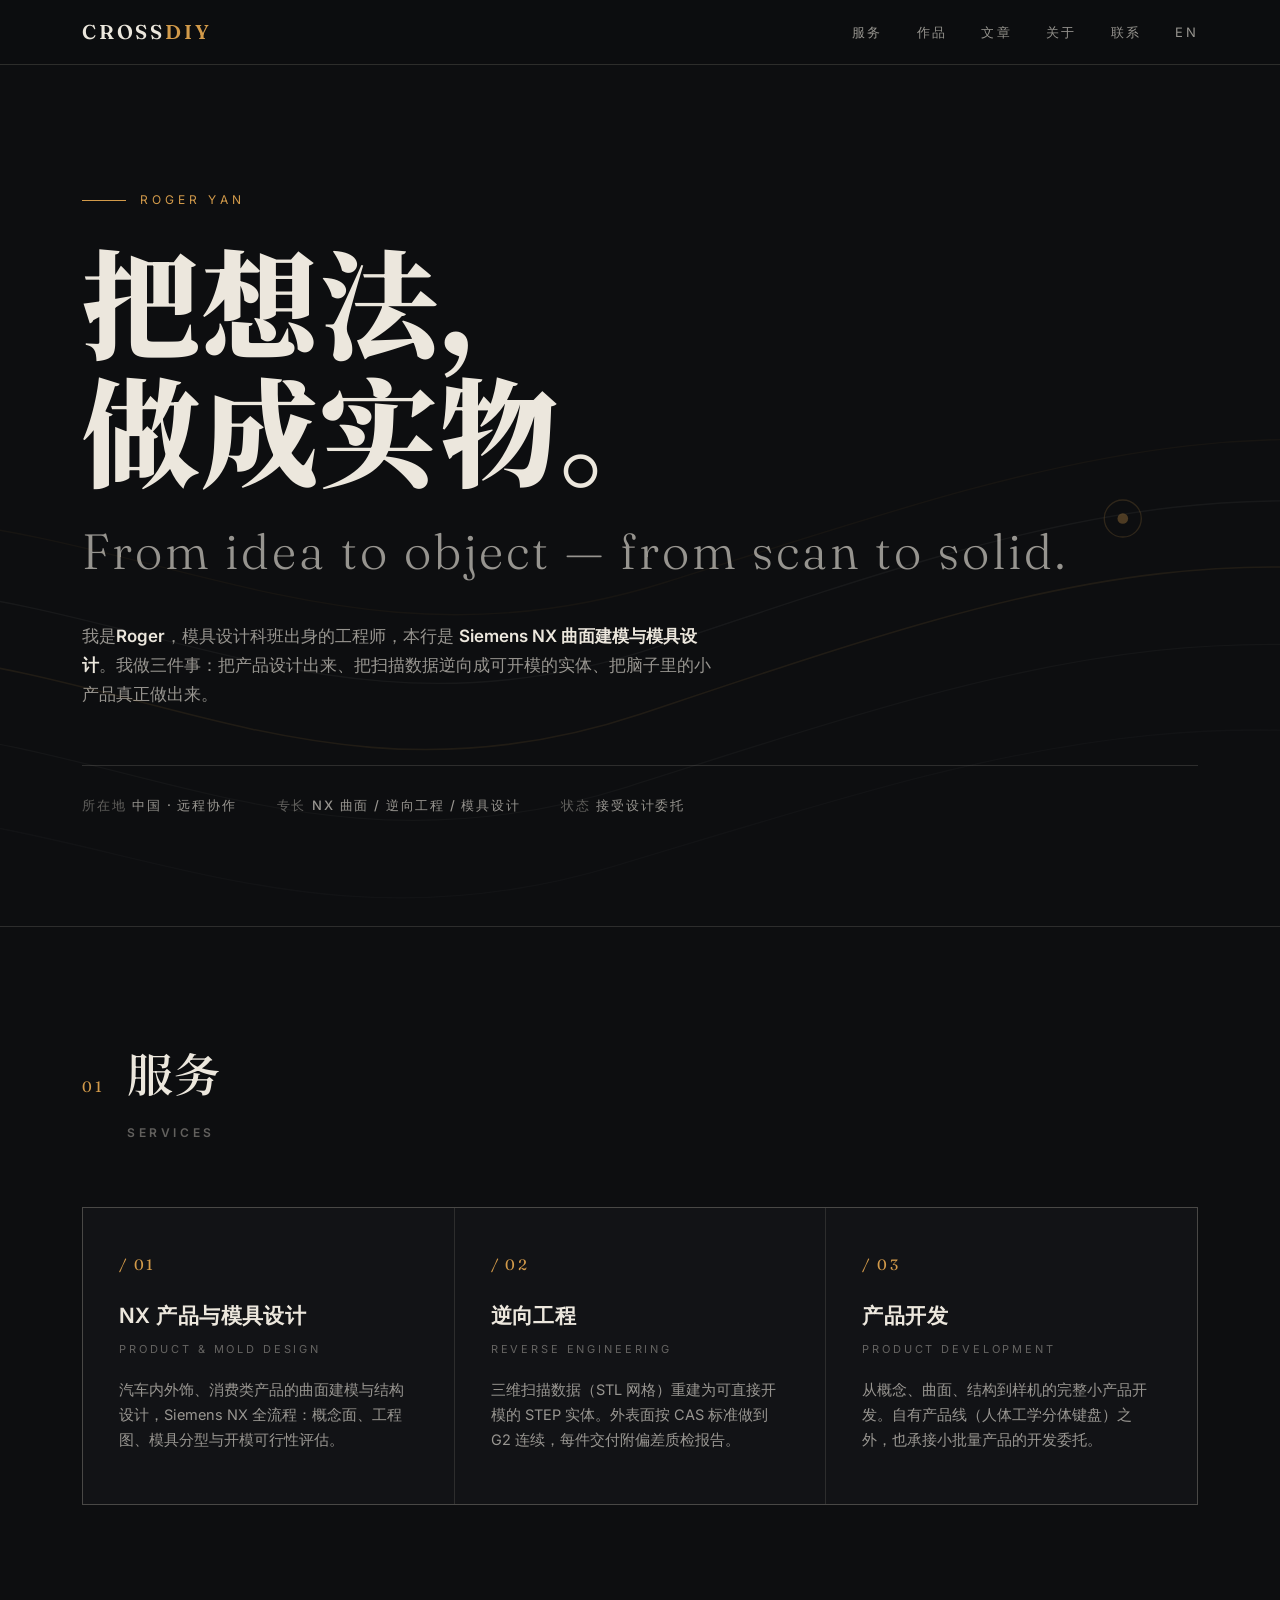
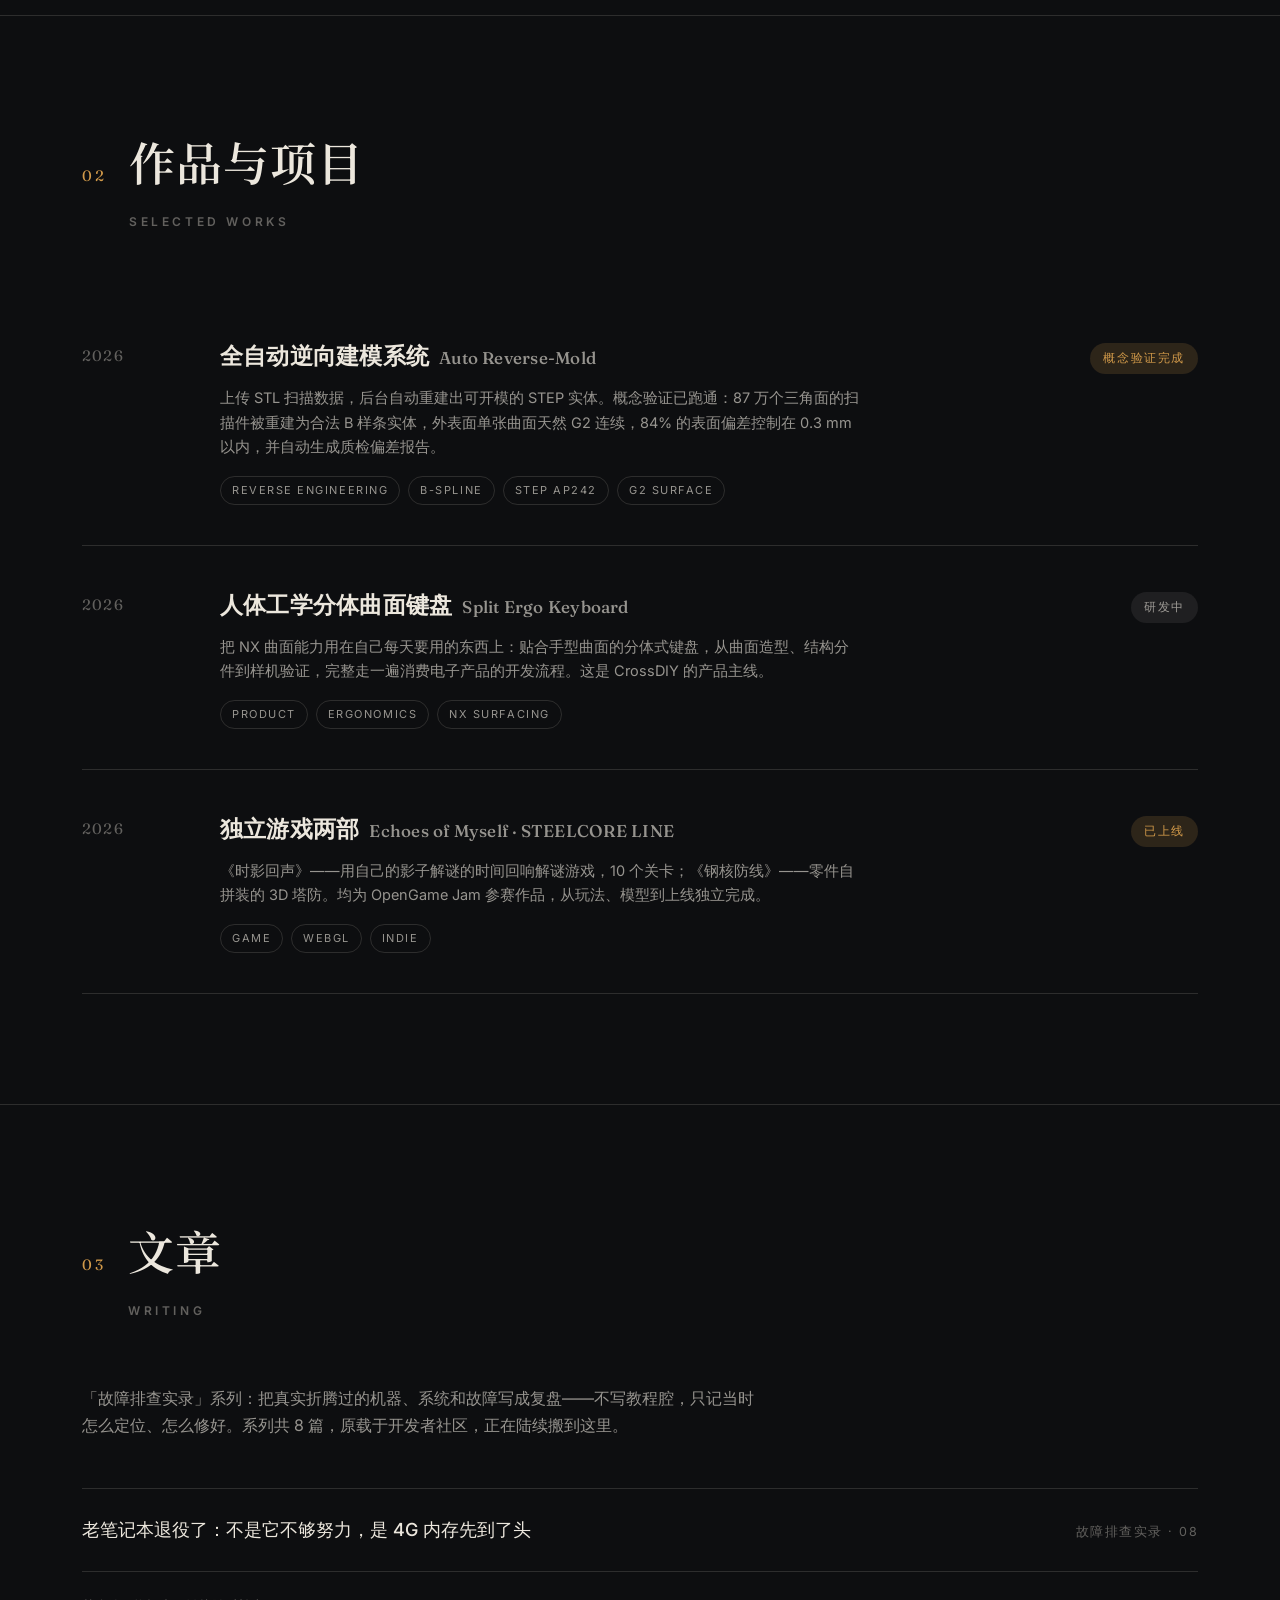
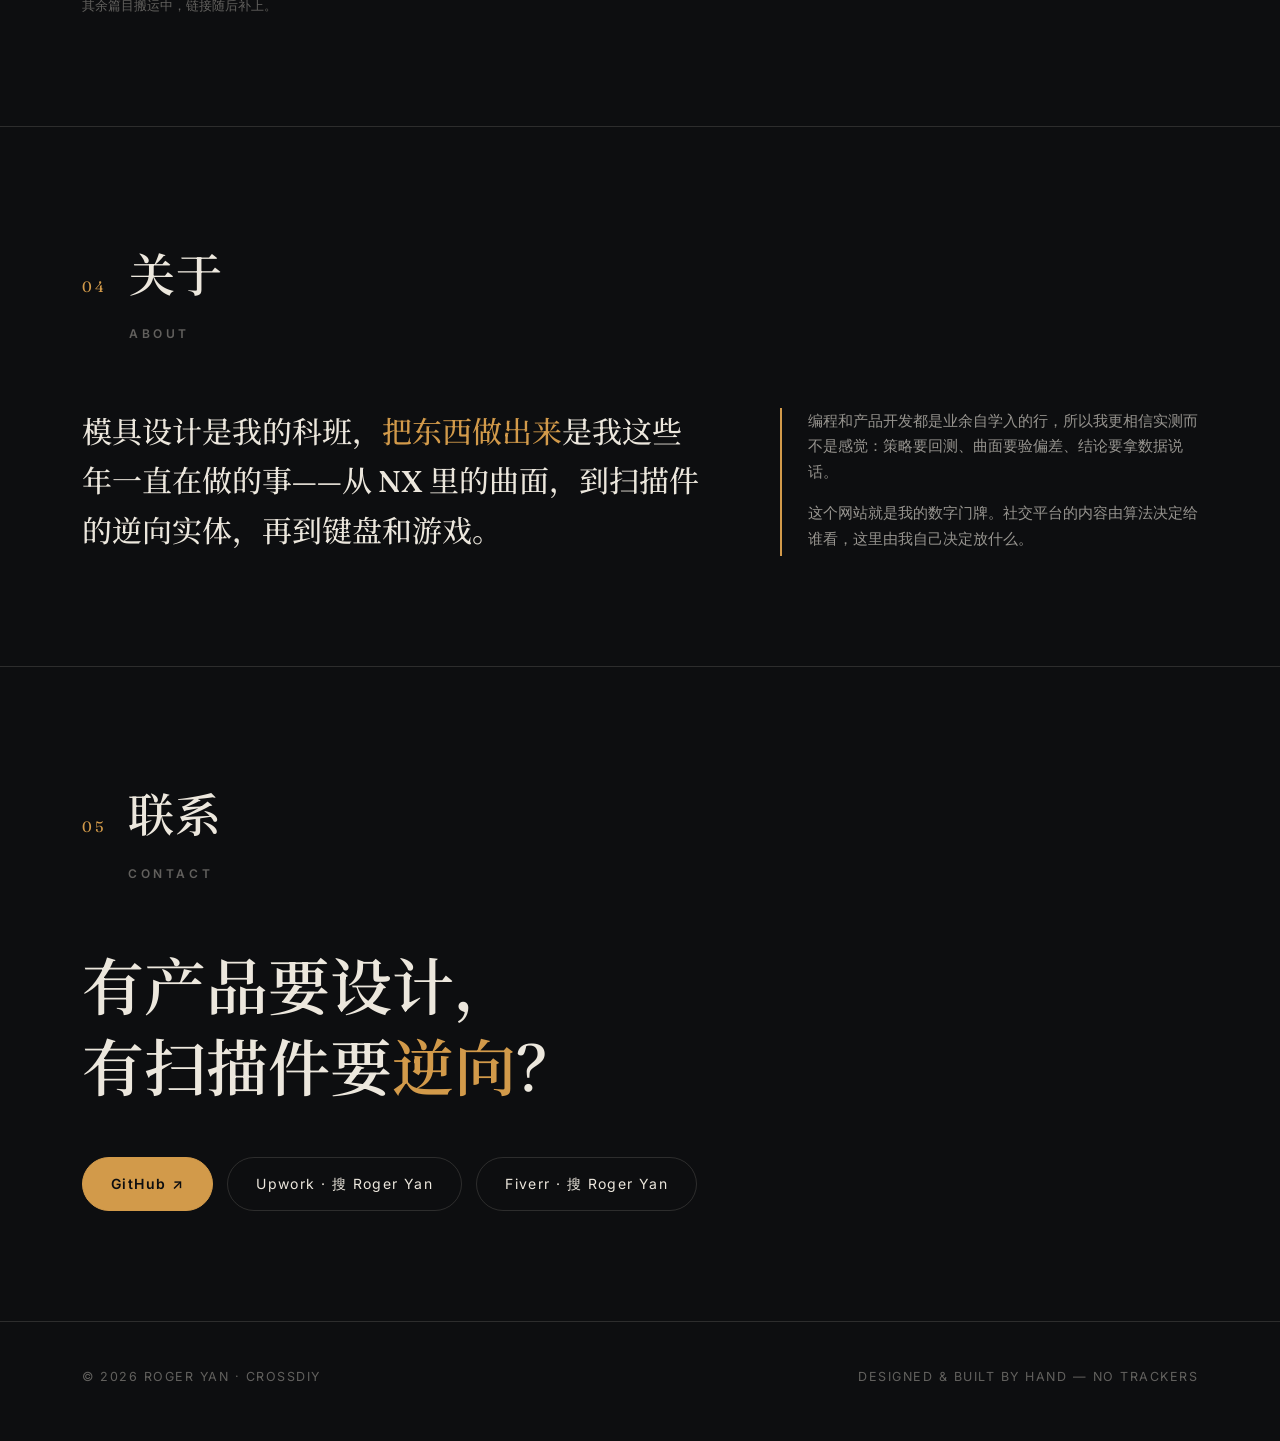
==== zh.html @ 60dee63d "Chinese version" ====
<!DOCTYPE html>
<html lang="zh-CN">
<head>
<meta charset="UTF-8">
<meta name="viewport" content="width=device-width, initial-scale=1.0">
<title>Roger Yan — 模具设计 · NX 曲面 · 逆向工程 | CrossDIY</title>
<meta name="description" content="Roger Yan：模具设计与 Siemens NX 曲面工程师。NX 产品与模具设计、扫描数据逆向工程、产品开发。">
<link rel="alternate" hreflang="en" href="https://me.crossdiy.com/">
<link rel="alternate" hreflang="zh-CN" href="https://me.crossdiy.com/zh">
<link rel="preconnect" href="https://fonts.googleapis.com">
<link rel="preconnect" href="https://fonts.gstatic.com" crossorigin>
<link href="https://fonts.googleapis.com/css2?family=Fraunces:opsz,wght@9..144,300;9..144,500;9..144,600&family=Inter:wght@400;500;600&family=Noto+Serif+SC:wght@600;900&display=swap" rel="stylesheet">
<style>
  :root{
    --ink:#0d0e10;
    --ink-2:#121316;
    --paper:#ece7dd;
    --paper-dim:rgba(236,231,221,.62);
    --paper-faint:rgba(236,231,221,.38);
    --line:rgba(236,231,221,.14);
    --accent:#d29a4a;
    --accent-soft:rgba(210,154,74,.16);
    --serif:"Fraunces","Noto Serif SC",serif;
    --sans:"Inter",-apple-system,"PingFang SC","Hiragino Sans GB","Microsoft YaHei",sans-serif;
  }
  *{margin:0;padding:0;box-sizing:border-box}
  html{scroll-behavior:smooth}
  body{background:var(--ink);color:var(--paper);font-family:var(--sans);line-height:1.7;-webkit-font-smoothing:antialiased;overflow-x:hidden}
  ::selection{background:var(--accent);color:var(--ink)}
  a{color:inherit;text-decoration:none}
  .wrap{max-width:1180px;margin:0 auto;padding:0 32px}

  /* ---------- nav ---------- */
  nav{position:fixed;top:0;left:0;right:0;z-index:50;backdrop-filter:blur(14px);background:rgba(13,14,16,.72);border-bottom:1px solid var(--line)}
  nav .wrap{display:flex;align-items:center;justify-content:space-between;height:64px}
  .brand{font-family:var(--serif);font-size:20px;font-weight:600;letter-spacing:.14em}
  .brand em{font-style:normal;color:var(--accent)}
  .nav-links{display:flex;gap:34px;font-size:13px;letter-spacing:.18em;color:var(--paper-dim)}
  .nav-links a{position:relative;padding:4px 0;transition:color .25s}
  .nav-links a:hover{color:var(--paper)}
  .nav-links a::after{content:"";position:absolute;left:0;bottom:0;width:0;height:1px;background:var(--accent);transition:width .3s}
  .nav-links a:hover::after{width:100%}
  @media(max-width:640px){.nav-links{gap:18px;font-size:12px}}

  /* ---------- hero ---------- */
  header{position:relative;padding:190px 0 110px;overflow:hidden}
  .contours{position:absolute;inset:0;pointer-events:none;opacity:.5}
  .contours svg{width:100%;height:100%}
  .hero-kicker{display:flex;align-items:center;gap:14px;font-size:12px;letter-spacing:.34em;color:var(--accent);text-transform:uppercase;margin-bottom:34px}
  .hero-kicker::before{content:"";width:44px;height:1px;background:var(--accent)}
  h1{font-family:var(--serif);font-weight:900;font-size:clamp(52px,9.2vw,118px);line-height:1.08;letter-spacing:.01em}
  h1 .thin{display:block;font-weight:300;font-size:.42em;letter-spacing:.06em;color:var(--paper-dim);margin-top:26px;font-family:var(--serif)}
  .hero-sub{max-width:640px;margin-top:44px;font-size:17px;color:var(--paper-dim)}
  .hero-sub strong{color:var(--paper);font-weight:600}
  .hero-meta{display:flex;flex-wrap:wrap;gap:12px 40px;margin-top:56px;padding-top:28px;border-top:1px solid var(--line);font-size:13px;letter-spacing:.14em;color:var(--paper-faint)}
  .hero-meta span b{color:var(--paper-dim);font-weight:500}

  /* ---------- sections ---------- */
  section{padding:110px 0;border-top:1px solid var(--line);position:relative}
  .sec-head{display:flex;align-items:baseline;gap:22px;margin-bottom:64px}
  .sec-no{font-family:var(--serif);font-size:15px;color:var(--accent);letter-spacing:.2em}
  .sec-title{font-family:var(--serif);font-size:clamp(30px,4.4vw,46px);font-weight:600;letter-spacing:.02em}
  .sec-title small{display:block;font-family:var(--sans);font-size:12px;letter-spacing:.3em;color:var(--paper-faint);margin-top:8px;text-transform:uppercase}

  /* services */
  .svc-grid{display:grid;grid-template-columns:repeat(3,1fr);gap:1px;background:var(--line);border:1px solid var(--line)}
  @media(max-width:860px){.svc-grid{grid-template-columns:1fr}}
  .svc{background:var(--ink-2);padding:44px 36px 52px;transition:background .3s}
  .svc:hover{background:#17181c}
  .svc .num{font-family:var(--serif);font-size:15px;color:var(--accent);letter-spacing:.16em}
  .svc h3{font-size:21px;font-weight:600;margin:20px 0 6px;letter-spacing:.02em}
  .svc .en{font-size:11px;letter-spacing:.26em;color:var(--paper-faint);text-transform:uppercase;margin-bottom:20px}
  .svc p{font-size:14.5px;color:var(--paper-dim)}

  /* works */
  .work{display:grid;grid-template-columns:110px 1fr auto;gap:28px;padding:40px 0;border-bottom:1px solid var(--line);align-items:start}
  .work:first-of-type{border-top:1px solid var(--line)}
  @media(max-width:760px){.work{grid-template-columns:1fr;gap:10px}}
  .work .yr{font-family:var(--serif);color:var(--paper-faint);font-size:15px;padding-top:6px;letter-spacing:.08em}
  .work h3{font-size:23px;font-weight:600;letter-spacing:.01em}
  .work h3 .en-name{font-family:var(--serif);font-weight:500;color:var(--paper-dim);font-size:17px;margin-left:10px}
  .work p{margin-top:10px;font-size:14.5px;color:var(--paper-dim);max-width:640px}
  .tags{display:flex;flex-wrap:wrap;gap:8px;margin-top:16px}
  .tag{font-size:11px;letter-spacing:.14em;padding:4px 11px;border:1px solid var(--line);border-radius:99px;color:var(--paper-dim)}
  .chip{font-size:11.5px;letter-spacing:.14em;padding:6px 13px;border-radius:99px;background:var(--accent-soft);color:var(--accent);white-space:nowrap;margin-top:6px}
  .chip.dev{background:rgba(236,231,221,.08);color:var(--paper-dim)}

  /* writing */
  .writing-lede{max-width:680px;font-size:16px;color:var(--paper-dim);margin-bottom:48px}
  .post-row{display:flex;justify-content:space-between;align-items:baseline;gap:24px;padding:26px 0;border-bottom:1px solid var(--line)}
  .post-row:first-of-type{border-top:1px solid var(--line)}
  .post-row .t{font-size:18px;font-weight:500}
  .post-row .d{font-size:12.5px;color:var(--paper-faint);letter-spacing:.12em;white-space:nowrap}
  .post-note{margin-top:22px;font-size:13px;color:var(--paper-faint)}

  /* about */
  .about-grid{display:grid;grid-template-columns:1.2fr .8fr;gap:70px}
  @media(max-width:860px){.about-grid{grid-template-columns:1fr;gap:36px}}
  .about-grid .big{font-family:var(--serif);font-size:clamp(23px,3vw,30px);line-height:1.65;font-weight:500}
  .about-grid .big em{font-style:normal;color:var(--accent)}
  .creed{border-left:2px solid var(--accent);padding-left:26px;color:var(--paper-dim);font-size:15px}
  .creed p+p{margin-top:16px}

  /* contact */
  .contact-big{font-family:var(--serif);font-size:clamp(34px,5.6vw,62px);font-weight:600;line-height:1.3}
  .contact-big em{font-style:normal;color:var(--accent)}
  .contact-row{display:flex;flex-wrap:wrap;gap:14px;margin-top:48px}
  .btn{display:inline-flex;align-items:center;gap:10px;padding:14px 28px;border:1px solid var(--line);border-radius:99px;font-size:14px;letter-spacing:.1em;transition:all .25s}
  .btn:hover{border-color:var(--accent);color:var(--accent);transform:translateY(-2px)}
  .btn.solid{background:var(--accent);color:var(--ink);border-color:var(--accent);font-weight:600}
  .btn.solid:hover{background:#e0aa58;color:var(--ink)}

  footer{padding:44px 0 54px;border-top:1px solid var(--line);font-size:12.5px;color:var(--paper-faint);letter-spacing:.12em}
  footer .wrap{display:flex;justify-content:space-between;flex-wrap:wrap;gap:14px}

  .reveal{opacity:0;transform:translateY(26px);transition:opacity .8s ease,transform .8s ease}
  .reveal.in{opacity:1;transform:none}
</style>
</head>
<body>

<nav>
  <div class="wrap">
    <a class="brand" href="#top">CROSS<em>DIY</em></a>
    <div class="nav-links">
      <a href="#services">服务</a>
      <a href="#works">作品</a>
      <a href="#writing">文章</a>
      <a href="#about">关于</a>
      <a href="#contact">联系</a>
      <a href="/">EN</a>
    </div>
  </div>
</nav>

<header id="top">
  <div class="contours" aria-hidden="true">
    <svg viewBox="0 0 1440 700" preserveAspectRatio="xMidYMid slice" fill="none">
      <path d="M-40 520 C 260 420, 420 640, 720 540 S 1180 380, 1500 480" stroke="rgba(210,154,74,.20)" stroke-width="1.2"/>
      <path d="M-40 470 C 260 370, 430 590, 730 490 S 1190 330, 1500 430" stroke="rgba(236,231,221,.10)" stroke-width="1"/>
      <path d="M-40 575 C 250 480, 410 690, 710 595 S 1170 440, 1500 535" stroke="rgba(236,231,221,.07)" stroke-width="1"/>
      <path d="M-40 415 C 270 320, 440 535, 740 440 S 1200 285, 1500 380" stroke="rgba(210,154,74,.10)" stroke-width="1"/>
      <path d="M-40 640 C 240 545, 400 745, 700 655 S 1160 505, 1500 600" stroke="rgba(236,231,221,.05)" stroke-width="1"/>
      <circle cx="1085" cy="392" r="4" fill="rgba(210,154,74,.65)"/>
      <circle cx="1085" cy="392" r="14" stroke="rgba(210,154,74,.35)" stroke-width="1"/>
    </svg>
  </div>
  <div class="wrap">
    <div class="hero-kicker">Roger Yan</div>
    <h1>把想法，<br>做成实物。
      <span class="thin">From idea to object — from scan to solid.</span>
    </h1>
    <p class="hero-sub">我是<strong>Roger</strong>，模具设计科班出身的工程师，本行是 <strong>Siemens NX 曲面建模与模具设计</strong>。我做三件事：把产品设计出来、把扫描数据逆向成可开模的实体、把脑子里的小产品真正做出来。</p>
    <div class="hero-meta">
      <span>所在地 <b>中国 · 远程协作</b></span>
      <span>专长 <b>NX 曲面 / 逆向工程 / 模具设计</b></span>
      <span>状态 <b>接受设计委托</b></span>
    </div>
  </div>
</header>

<section id="services">
  <div class="wrap">
    <div class="sec-head reveal">
      <div class="sec-no">01</div>
      <h2 class="sec-title">服务<small>Services</small></h2>
    </div>
    <div class="svc-grid reveal">
      <div class="svc">
        <div class="num">/ 01</div>
        <h3>NX 产品与模具设计</h3>
        <div class="en">Product &amp; Mold Design</div>
        <p>汽车内外饰、消费类产品的曲面建模与结构设计，Siemens NX 全流程：概念面、工程图、模具分型与开模可行性评估。</p>
      </div>
      <div class="svc">
        <div class="num">/ 02</div>
        <h3>逆向工程</h3>
        <div class="en">Reverse Engineering</div>
        <p>三维扫描数据（STL 网格）重建为可直接开模的 STEP 实体。外表面按 CAS 标准做到 G2 连续，每件交付附偏差质检报告。</p>
      </div>
      <div class="svc">
        <div class="num">/ 03</div>
        <h3>产品开发</h3>
        <div class="en">Product Development</div>
        <p>从概念、曲面、结构到样机的完整小产品开发。自有产品线（人体工学分体键盘）之外，也承接小批量产品的开发委托。</p>
      </div>
    </div>
  </div>
</section>

<section id="works">
  <div class="wrap">
    <div class="sec-head reveal">
      <div class="sec-no">02</div>
      <h2 class="sec-title">作品与项目<small>Selected Works</small></h2>
    </div>

    <div class="work reveal">
      <div class="yr">2026</div>
      <div>
        <h3>全自动逆向建模系统<span class="en-name">Auto Reverse-Mold</span></h3>
        <p>上传 STL 扫描数据，后台自动重建出可开模的 STEP 实体。概念验证已跑通：87 万个三角面的扫描件被重建为合法 B 样条实体，外表面单张曲面天然 G2 连续，84% 的表面偏差控制在 0.3&nbsp;mm 以内，并自动生成质检偏差报告。</p>
        <div class="tags"><span class="tag">REVERSE ENGINEERING</span><span class="tag">B-SPLINE</span><span class="tag">STEP AP242</span><span class="tag">G2 SURFACE</span></div>
      </div>
      <div class="chip">概念验证完成</div>
    </div>

    <div class="work reveal">
      <div class="yr">2026</div>
      <div>
        <h3>人体工学分体曲面键盘<span class="en-name">Split Ergo Keyboard</span></h3>
        <p>把 NX 曲面能力用在自己每天要用的东西上：贴合手型曲面的分体式键盘，从曲面造型、结构分件到样机验证，完整走一遍消费电子产品的开发流程。这是 CrossDIY 的产品主线。</p>
        <div class="tags"><span class="tag">PRODUCT</span><span class="tag">ERGONOMICS</span><span class="tag">NX SURFACING</span></div>
      </div>
      <div class="chip dev">研发中</div>
    </div>

    <div class="work reveal">
      <div class="yr">2026</div>
      <div>
        <h3>独立游戏两部<span class="en-name">Echoes of Myself · STEELCORE LINE</span></h3>
        <p>《时影回声》——用自己的影子解谜的时间回响解谜游戏，10 个关卡；《钢核防线》——零件自拼装的 3D 塔防。均为 OpenGame Jam 参赛作品，从玩法、模型到上线独立完成。</p>
        <div class="tags"><span class="tag">GAME</span><span class="tag">WEBGL</span><span class="tag">INDIE</span></div>
      </div>
      <div class="chip">已上线</div>
    </div>
  </div>
</section>

<section id="writing">
  <div class="wrap">
    <div class="sec-head reveal">
      <div class="sec-no">03</div>
      <h2 class="sec-title">文章<small>Writing</small></h2>
    </div>
    <p class="writing-lede reveal">「故障排查实录」系列：把真实折腾过的机器、系统和故障写成复盘——不写教程腔，只记当时怎么定位、怎么修好。系列共 8 篇，原载于开发者社区，正在陆续搬到这里。</p>
    <div class="reveal">
      <div class="post-row">
        <div class="t">老笔记本退役了：不是它不够努力，是 4G 内存先到了头</div>
        <div class="d">故障排查实录 · 08</div>
      </div>
      <p class="post-note">其余篇目搬运中，链接随后补上。</p>
    </div>
  </div>
</section>

<section id="about">
  <div class="wrap">
    <div class="sec-head reveal">
      <div class="sec-no">04</div>
      <h2 class="sec-title">关于<small>About</small></h2>
    </div>
    <div class="about-grid reveal">
      <p class="big">模具设计是我的科班，<em>把东西做出来</em>是我这些年一直在做的事——从 NX 里的曲面，到扫描件的逆向实体，再到键盘和游戏。</p>
      <div class="creed">
        <p>编程和产品开发都是业余自学入的行，所以我更相信实测而不是感觉：策略要回测、曲面要验偏差、结论要拿数据说话。</p>
        <p>这个网站就是我的数字门牌。社交平台的内容由算法决定给谁看，这里由我自己决定放什么。</p>
      </div>
    </div>
  </div>
</section>

<section id="contact">
  <div class="wrap">
    <div class="sec-head reveal">
      <div class="sec-no">05</div>
      <h2 class="sec-title">联系<small>Contact</small></h2>
    </div>
    <p class="contact-big reveal">有产品要设计，<br>有扫描件要<em>逆向</em>？</p>
    <div class="contact-row reveal">
      <a class="btn solid" href="https://github.com/shidu110" target="_blank" rel="noopener">GitHub ↗</a>
      <span class="btn">Upwork · 搜 Roger Yan</span>
      <span class="btn">Fiverr · 搜 Roger Yan</span>
    </div>
  </div>
</section>

<footer>
  <div class="wrap">
    <span>© 2026 ROGER YAN · CROSSDIY</span>
    <span>DESIGNED &amp; BUILT BY HAND — NO TRACKERS</span>
  </div>
</footer>

<script>
  const io = new IntersectionObserver(es => {
    es.forEach(e => { if (e.isIntersecting) { e.target.classList.add('in'); io.unobserve(e.target); } });
  }, { threshold: .12 });
  document.querySelectorAll('.reveal').forEach(el => io.observe(el));
</script>
</body>
</html>
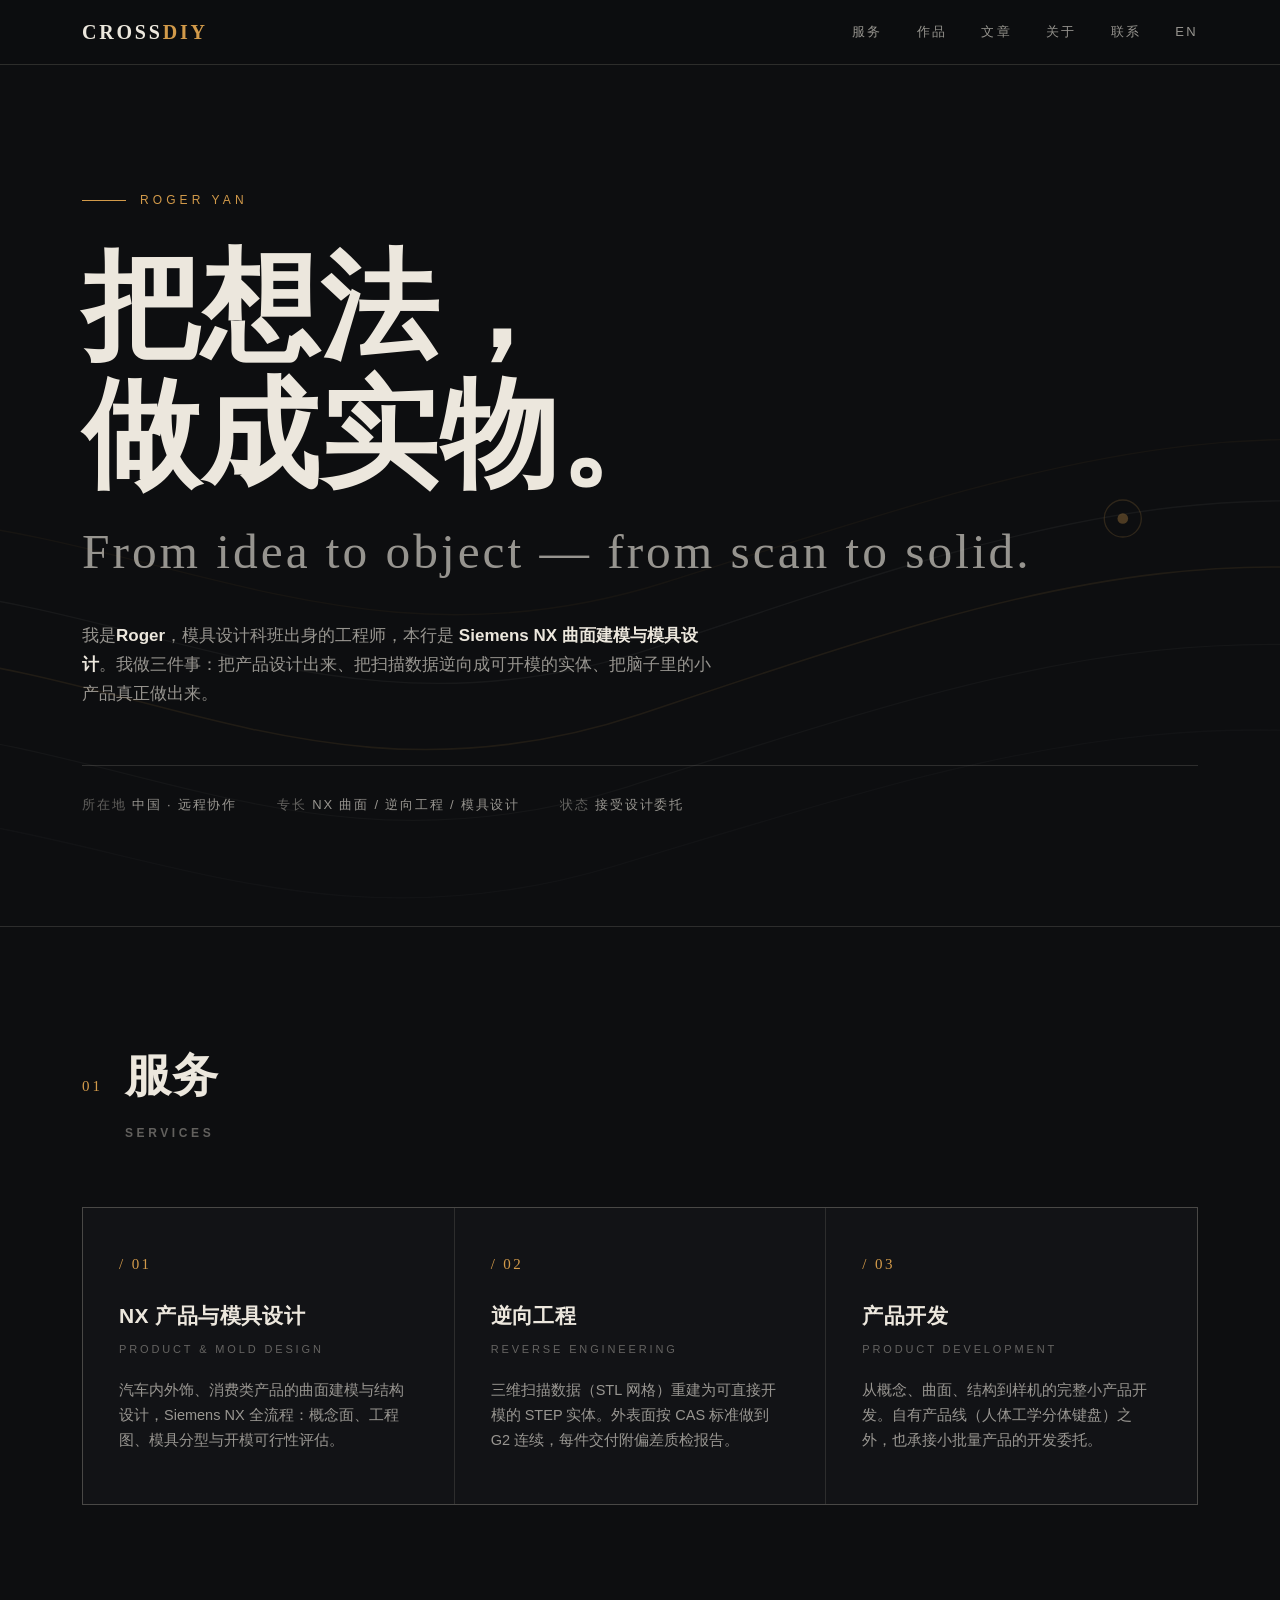
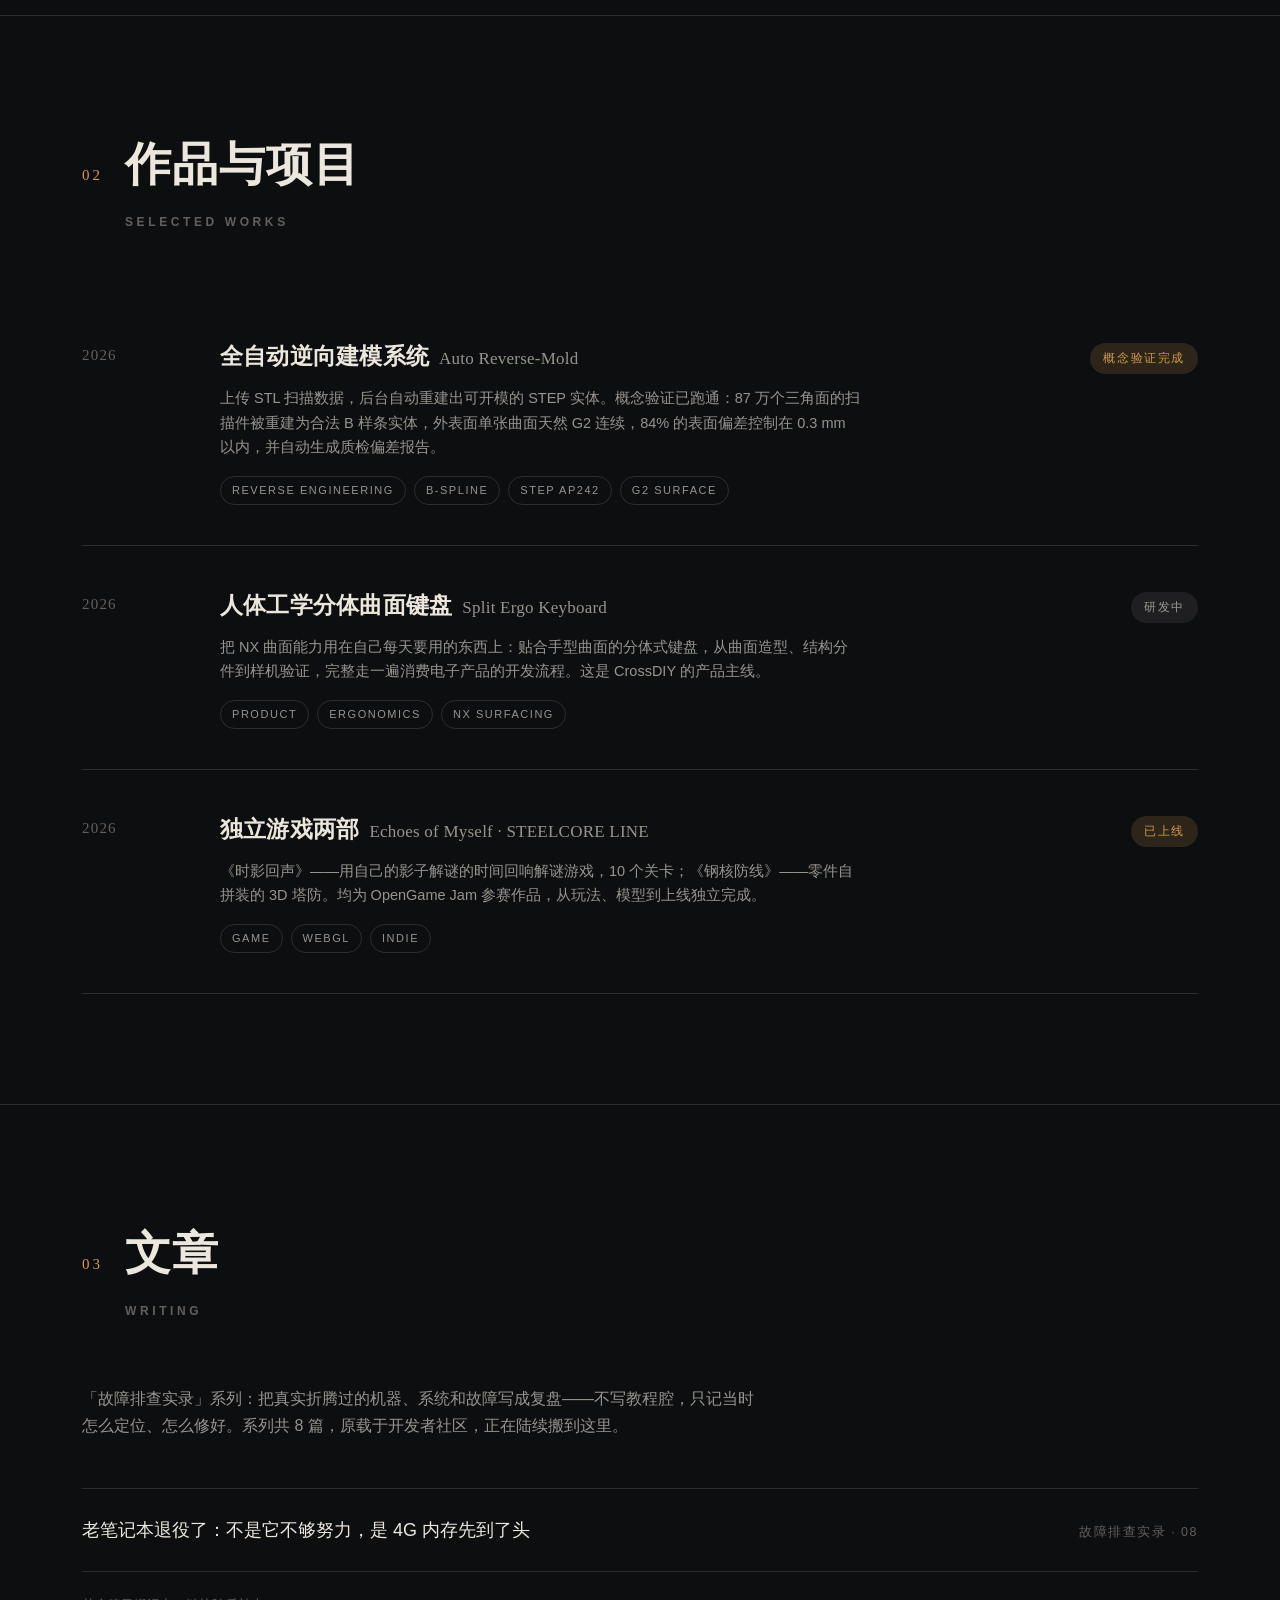
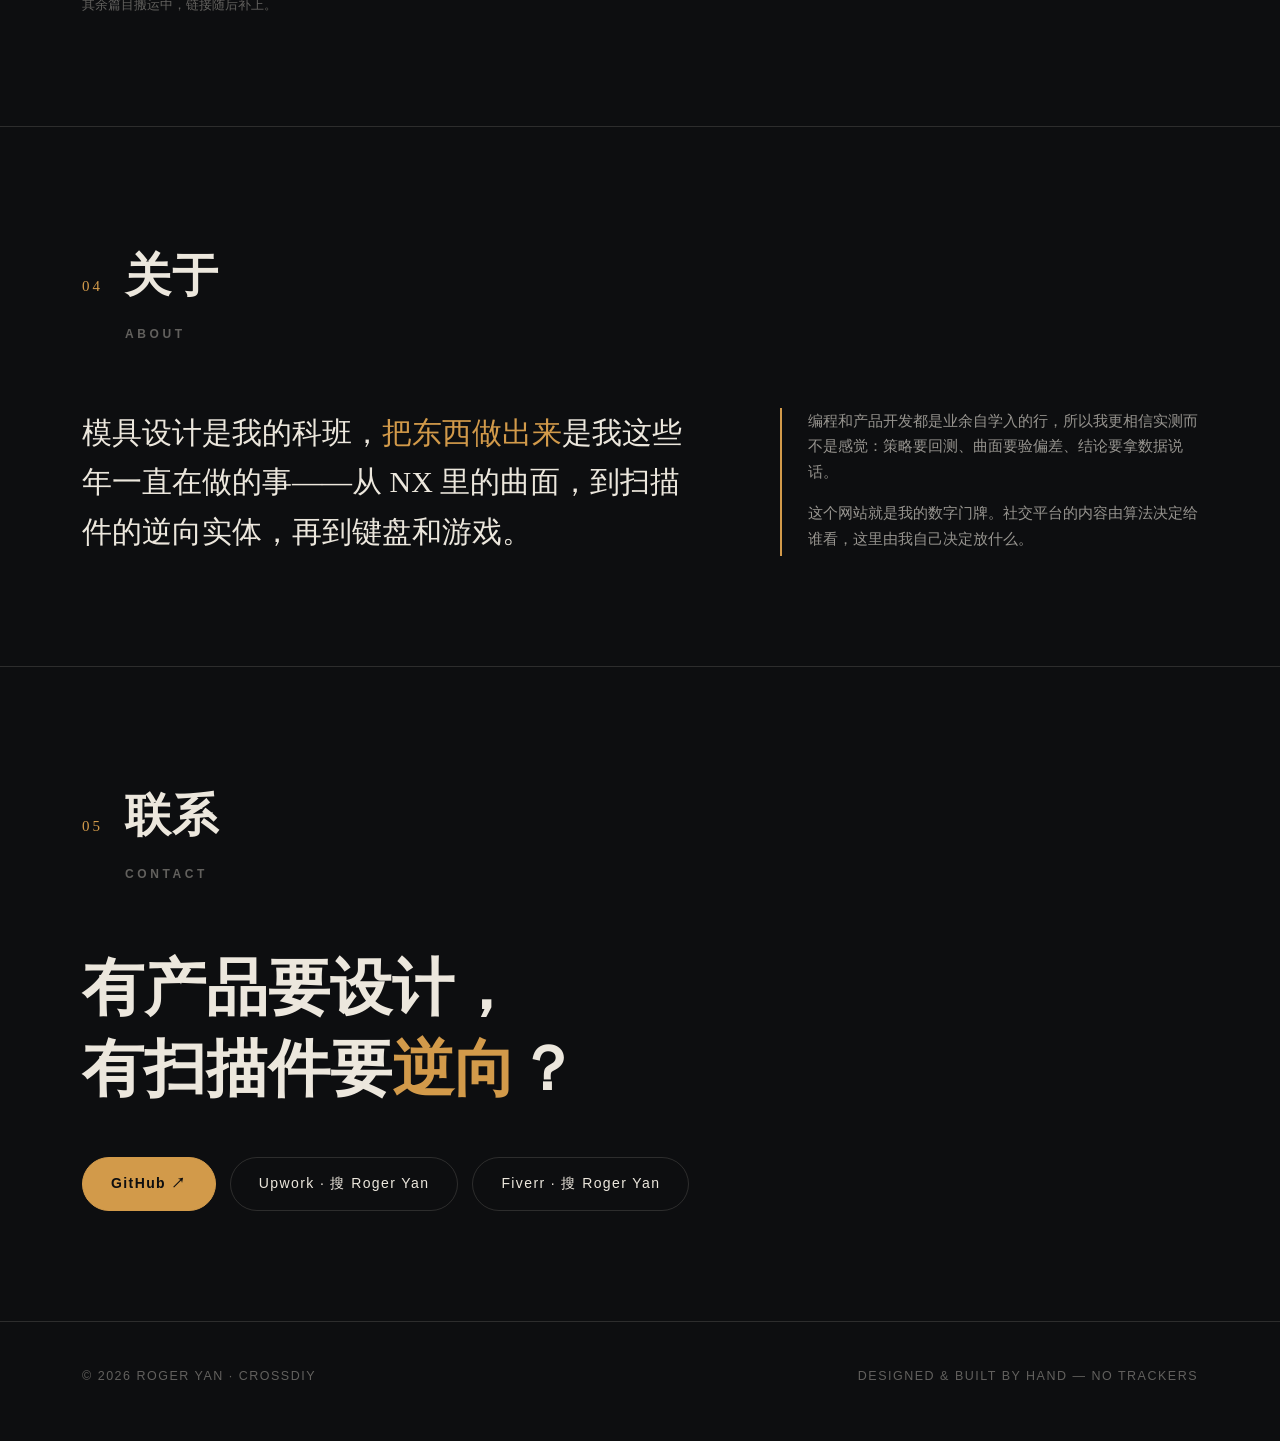
==== commit 220b59ce: "Harden: self-hosted fonts, JS-independent reveal" ====
--- a/zh.html
+++ b/zh.html
@@ -7,9 +7,7 @@
 <meta name="description" content="Roger Yan：模具设计与 Siemens NX 曲面工程师。NX 产品与模具设计、扫描数据逆向工程、产品开发。">
 <link rel="alternate" hreflang="en" href="https://me.crossdiy.com/">
 <link rel="alternate" hreflang="zh-CN" href="https://me.crossdiy.com/zh">
-<link rel="preconnect" href="https://fonts.googleapis.com">
-<link rel="preconnect" href="https://fonts.gstatic.com" crossorigin>
-<link href="https://fonts.googleapis.com/css2?family=Fraunces:opsz,wght@9..144,300;9..144,500;9..144,600&family=Inter:wght@400;500;600&family=Noto+Serif+SC:wght@600;900&display=swap" rel="stylesheet">
+<link rel="stylesheet" href="/fonts.css">
 <style>
   :root{
     --ink:#0d0e10;
@@ -113,8 +111,9 @@
   footer{padding:44px 0 54px;border-top:1px solid var(--line);font-size:12.5px;color:var(--paper-faint);letter-spacing:.12em}
   footer .wrap{display:flex;justify-content:space-between;flex-wrap:wrap;gap:14px}
 
-  .reveal{opacity:0;transform:translateY(26px);transition:opacity .8s ease,transform .8s ease}
-  .reveal.in{opacity:1;transform:none}
+  .reveal{opacity:1;transform:none}
+  html.jsr .reveal{opacity:0;transform:translateY(26px);transition:opacity .8s ease,transform .8s ease}
+  html.jsr .reveal.in{opacity:1;transform:none}
 </style>
 </head>
 <body>
@@ -283,10 +282,19 @@
 </footer>
 
 <script>
-  const io = new IntersectionObserver(es => {
-    es.forEach(e => { if (e.isIntersecting) { e.target.classList.add('in'); io.unobserve(e.target); } });
-  }, { threshold: .12 });
-  document.querySelectorAll('.reveal').forEach(el => io.observe(el));
+  document.documentElement.classList.add('jsr');
+  const revealEls = document.querySelectorAll('.reveal');
+  if ('IntersectionObserver' in window) {
+    const io = new IntersectionObserver(es => {
+      es.forEach(e => { if (e.isIntersecting) { e.target.classList.add('in'); io.unobserve(e.target); } });
+    }, { threshold: .12 });
+    revealEls.forEach(el => io.observe(el));
+    setTimeout(() => revealEls.forEach(el => {
+      if (el.getBoundingClientRect().top < window.innerHeight) el.classList.add('in');
+    }), 1200);
+  } else {
+    revealEls.forEach(el => el.classList.add('in'));
+  }
 </script>
 </body>
 </html>
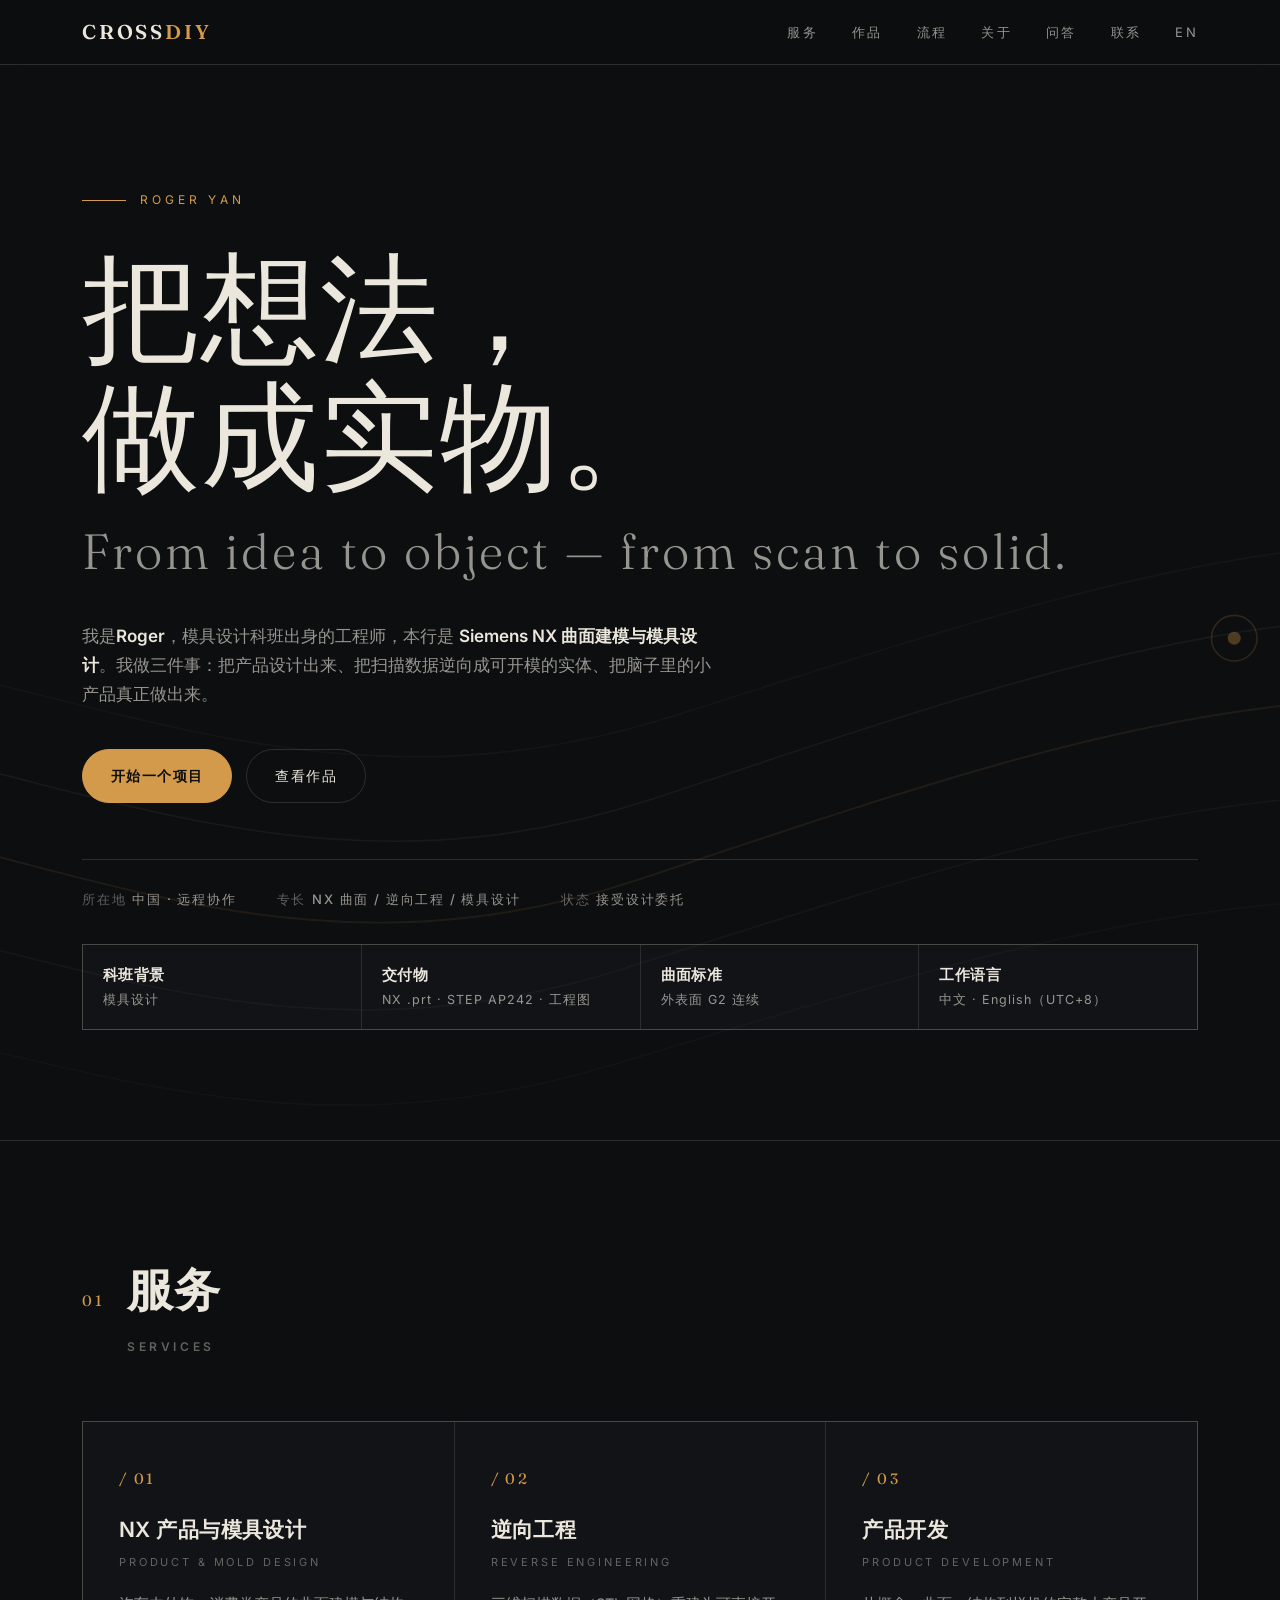
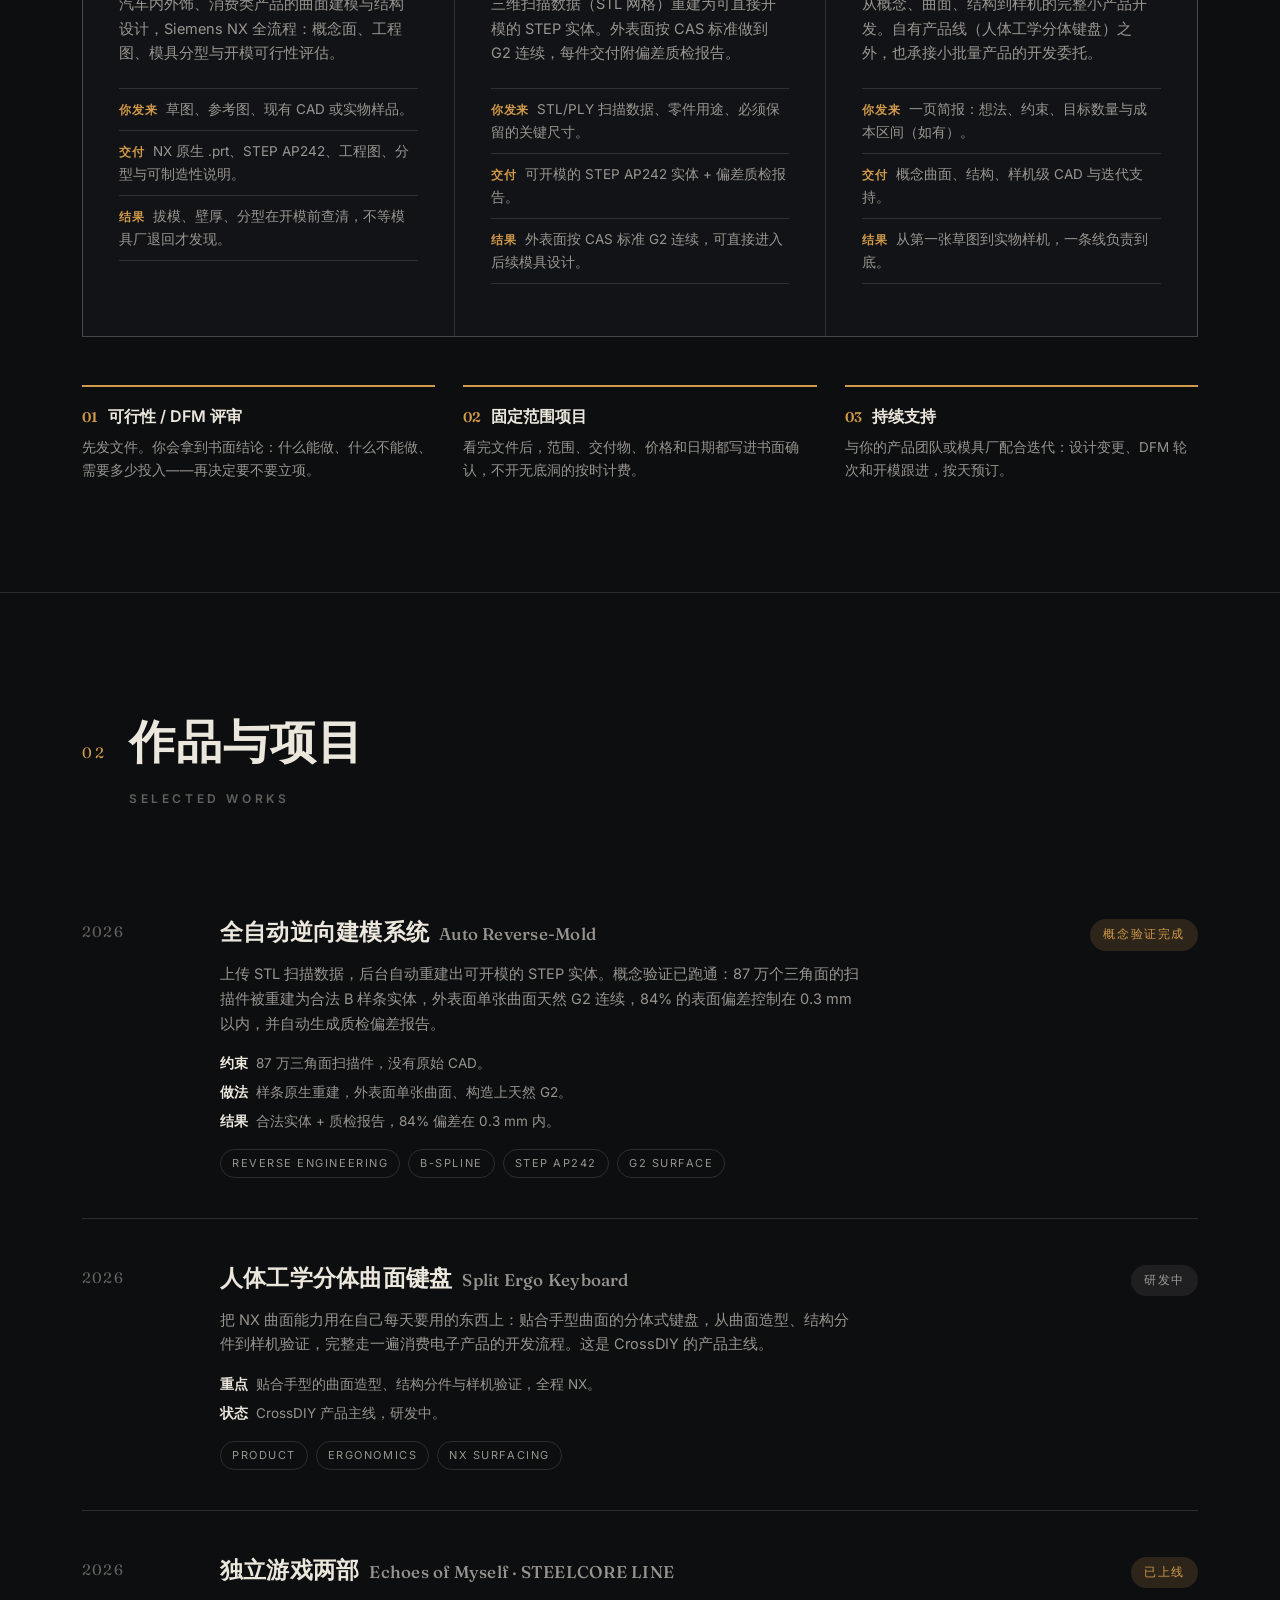
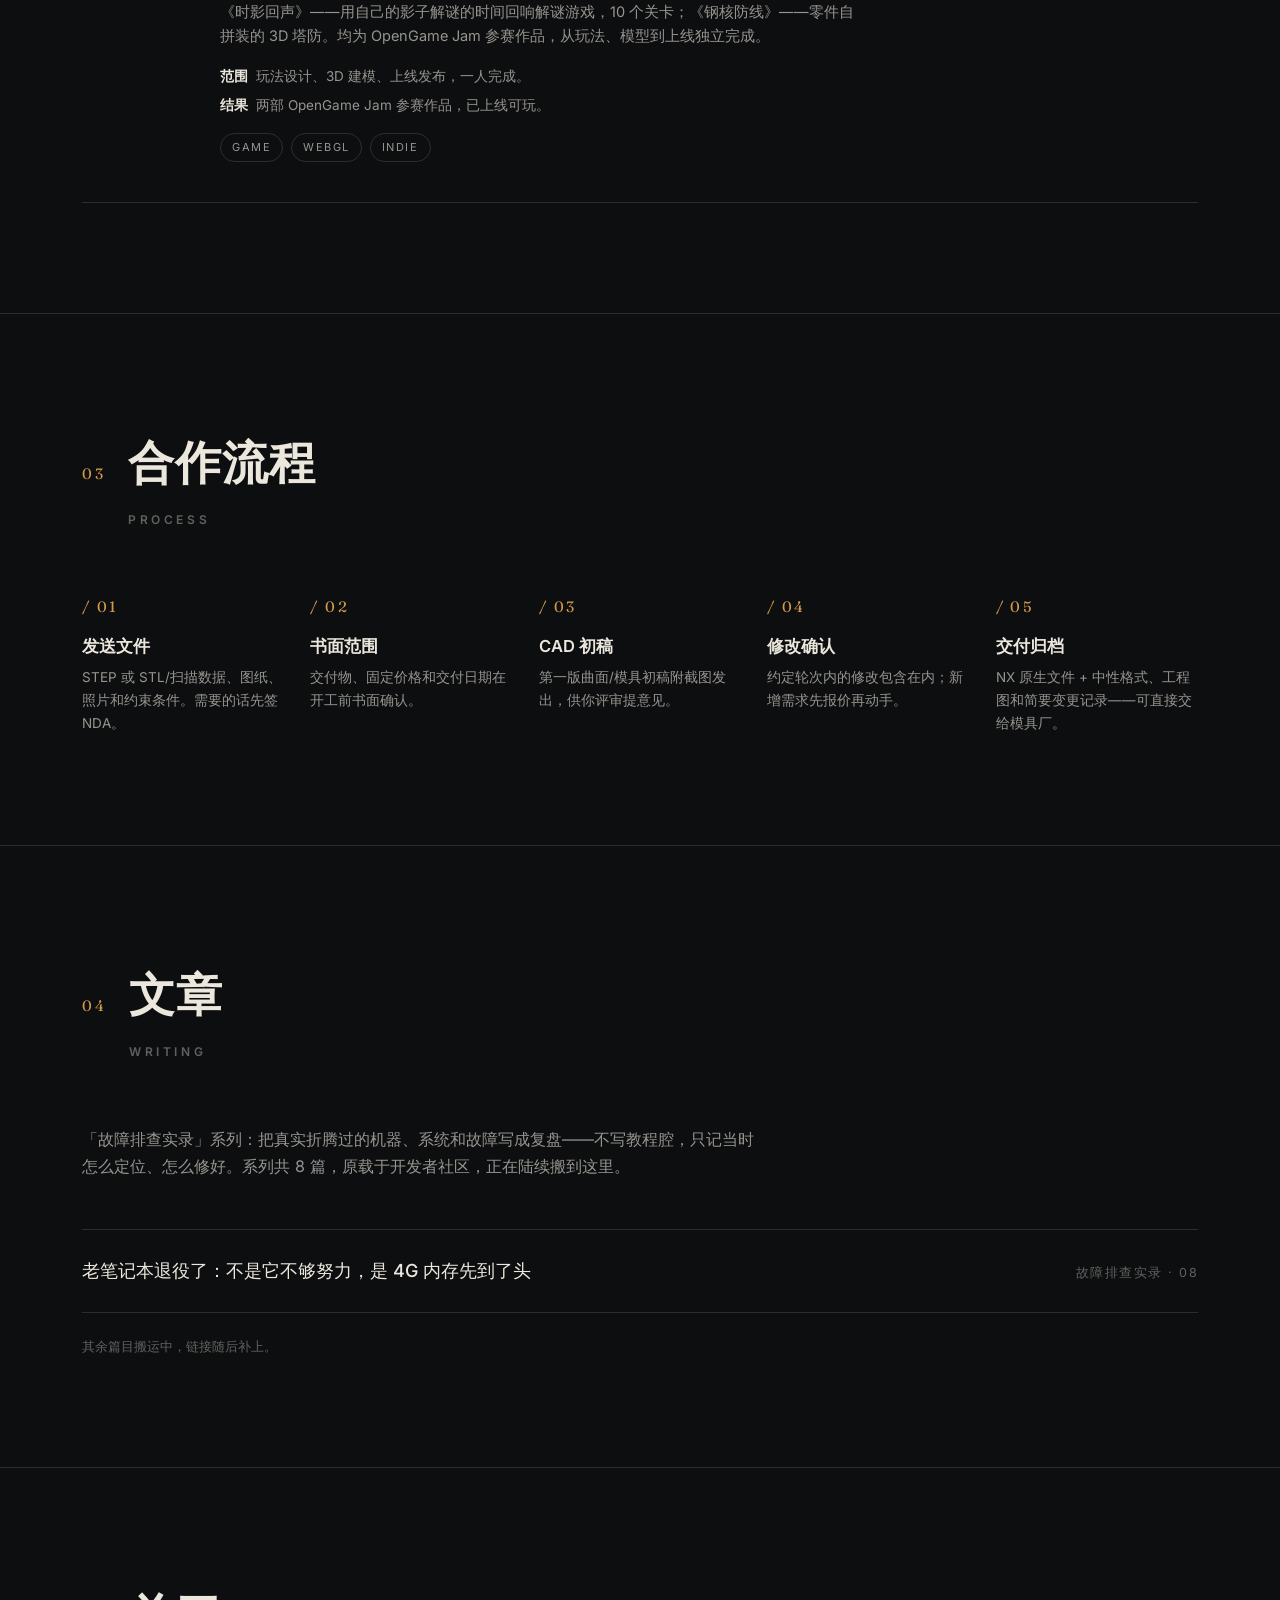
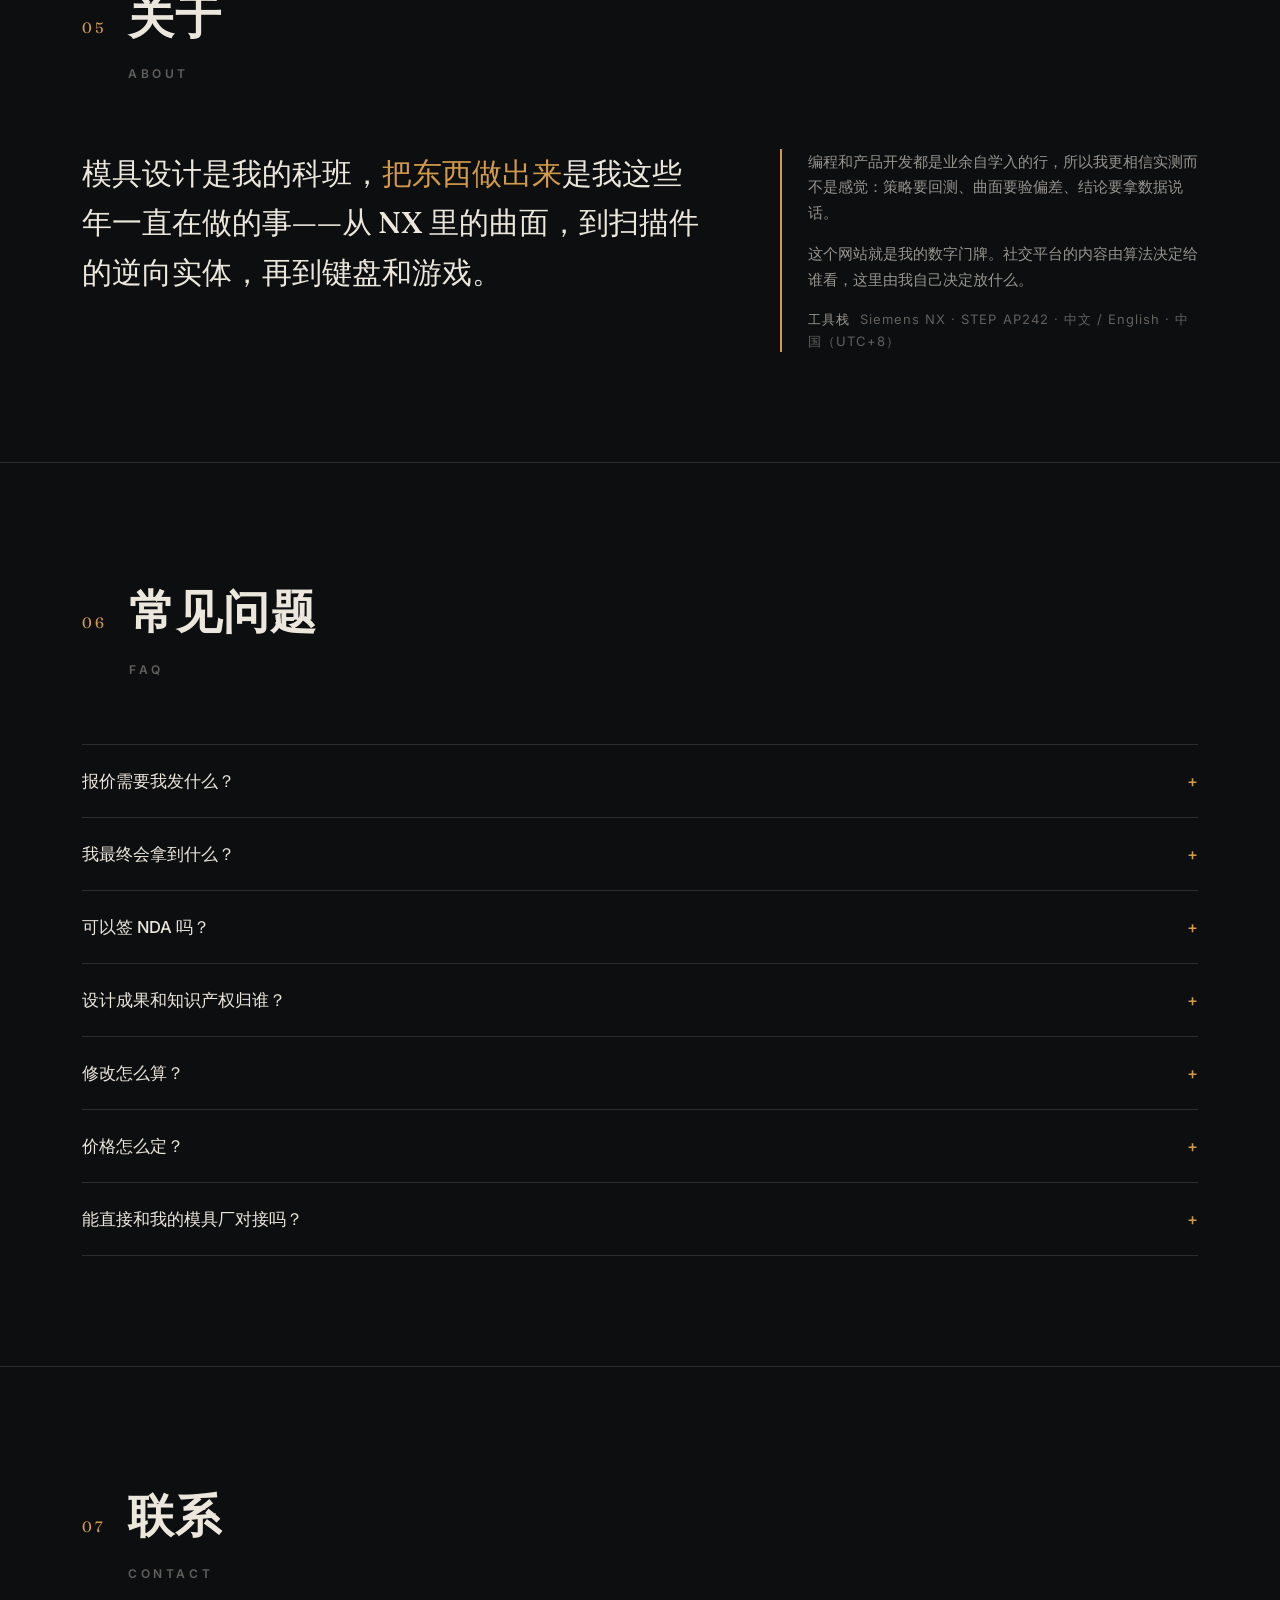
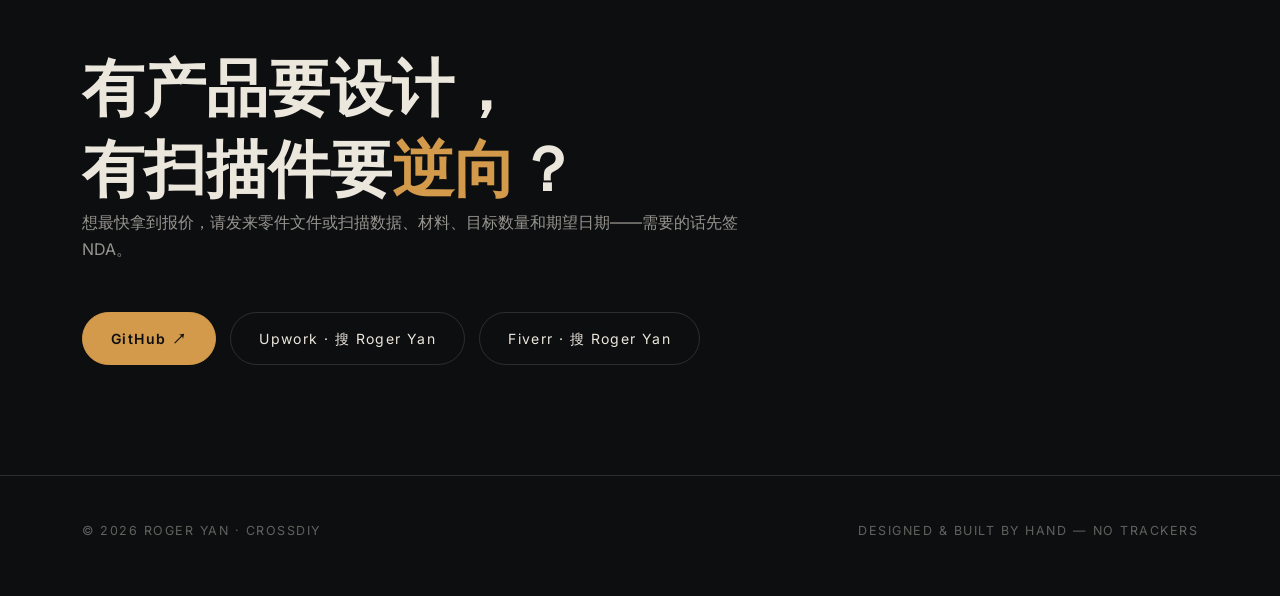
==== commit b77a5b6a: "Harden: self-hosted fonts, JS-independent reveal" ====
--- a/zh.html
+++ b/zh.html
@@ -3,10 +3,23 @@
 <head>
 <meta charset="UTF-8">
 <meta name="viewport" content="width=device-width, initial-scale=1.0">
-<title>Roger Yan — 模具设计 · NX 曲面 · 逆向工程 | CrossDIY</title>
+<title>Roger Yan — NX 曲面、模具设计与逆向工程</title>
 <meta name="description" content="Roger Yan：模具设计与 Siemens NX 曲面工程师。NX 产品与模具设计、扫描数据逆向工程、产品开发。">
 <link rel="alternate" hreflang="en" href="https://me.crossdiy.com/">
 <link rel="alternate" hreflang="zh-CN" href="https://me.crossdiy.com/zh">
+<link rel="canonical" href="https://me.crossdiy.com/zh">
+<meta property="og:type" content="website">
+<meta property="og:site_name" content="CrossDIY">
+<meta property="og:title" content="Roger Yan — NX 曲面、模具设计与逆向工程">
+<meta property="og:description" content="Roger Yan：模具设计与 Siemens NX 曲面工程师。NX 产品与模具设计、扫描数据逆向工程、产品开发。">
+<meta property="og:url" content="https://me.crossdiy.com/zh">
+<meta property="og:image" content="https://me.crossdiy.com/og-cover.png">
+<meta property="og:image:width" content="1200">
+<meta property="og:image:height" content="630">
+<meta name="twitter:card" content="summary_large_image">
+<meta name="theme-color" content="#0d0e10">
+<link rel="icon" href="data:image/svg+xml,%3Csvg xmlns='http://www.w3.org/2000/svg' viewBox='0 0 64 64'%3E%3Crect width='64' height='64' fill='%230d0e10'/%3E%3Ctext x='32' y='44' font-family='Georgia,serif' font-size='36' fill='%23d29a4a' text-anchor='middle'%3EC%3C/text%3E%3C/svg%3E">
+<script type="application/ld+json">{"@context": "https://schema.org", "@graph": [{"@type": "Person", "name": "Roger Yan", "url": "https://me.crossdiy.com/zh", "jobTitle": "Mold Design & Siemens NX Surfacing Engineer", "knowsLanguage": ["en", "zh-CN"], "address": {"@type": "PostalAddress", "addressCountry": "CN"}}, {"@type": "ProfessionalService", "name": "CrossDIY — Roger Yan", "url": "https://me.crossdiy.com/zh", "description": "Roger Yan：模具设计与 Siemens NX 曲面工程师。NX 产品与模具设计、扫描数据逆向工程、产品开发。", "areaServed": "Worldwide", "founder": {"@type": "Person", "name": "Roger Yan"}}, {"@type": "FAQPage", "mainEntity": [{"@type": "Question", "name": "报价需要我发什么？", "acceptedAnswer": {"@type": "Answer", "text": "零件文件（STEP、STL 或扫描数据）、图纸或照片、材料、目标数量和期望日期。产品未发布的话，可以先签 NDA。"}}, {"@type": "Question", "name": "我最终会拿到什么？", "acceptedAnswer": {"@type": "Answer", "text": "以书面范围为准——通常包括 NX 原生 .prt、STEP AP242 / 可转 Parasolid 的中性文件、工程图；逆向项目另附偏差质检报告。"}}, {"@type": "Question", "name": "可以签 NDA 吗？", "acceptedAnswer": {"@type": "Answer", "text": "可以。我愿意在 NDA 下工作，项目文件按保密处理。"}}, {"@type": "Question", "name": "设计成果和知识产权归谁？", "acceptedAnswer": {"@type": "Answer", "text": "归属和使用条款在开工前写进范围确认，双方确认后再动手，事后不扯皮。"}}, {"@type": "Question", "name": "修改怎么算？", "acceptedAnswer": {"@type": "Answer", "text": "包含的修改轮次会写在范围里。超出轮次或需求变更，先报价、确认后再做。"}}, {"@type": "Question", "name": "价格怎么定？", "acceptedAnswer": {"@type": "Answer", "text": "看完文件后给固定报价，范围、交付物和日期都书面确认。持续支持也可以按天预订。"}}, {"@type": "Question", "name": "能直接和我的模具厂对接吗？", "acceptedAnswer": {"@type": "Answer", "text": "可以。文件和 DFM 意见可直接与你的厂家沟通，中文或英文都行。"}}]}]}</script>
 <link rel="stylesheet" href="/fonts.css">
 <style>
   :root{
@@ -46,7 +59,7 @@
   .contours svg{width:100%;height:100%}
   .hero-kicker{display:flex;align-items:center;gap:14px;font-size:12px;letter-spacing:.34em;color:var(--accent);text-transform:uppercase;margin-bottom:34px}
   .hero-kicker::before{content:"";width:44px;height:1px;background:var(--accent)}
-  h1{font-family:var(--serif);font-weight:900;font-size:clamp(52px,9.2vw,118px);line-height:1.08;letter-spacing:.01em}
+  h1{font-family:var(--serif);font-weight:500;font-size:clamp(52px,9.2vw,118px);line-height:1.08;letter-spacing:.01em}
   h1 .thin{display:block;font-weight:300;font-size:.42em;letter-spacing:.06em;color:var(--paper-dim);margin-top:26px;font-family:var(--serif)}
   .hero-sub{max-width:640px;margin-top:44px;font-size:17px;color:var(--paper-dim)}
   .hero-sub strong{color:var(--paper);font-weight:600}
@@ -111,12 +124,58 @@
   footer{padding:44px 0 54px;border-top:1px solid var(--line);font-size:12.5px;color:var(--paper-faint);letter-spacing:.12em}
   footer .wrap{display:flex;justify-content:space-between;flex-wrap:wrap;gap:14px}
 
+  .skip{position:absolute;left:-9999px;top:0;background:var(--accent);color:var(--ink);padding:10px 18px;z-index:100;font-size:13px}
+  .skip:focus{left:12px;top:12px}
+  :focus-visible{outline:2px solid var(--accent);outline-offset:3px}
+  .cta-row{display:flex;flex-wrap:wrap;gap:14px;margin-top:40px}
+  .proof{display:grid;grid-template-columns:repeat(4,1fr);gap:1px;background:var(--line);border:1px solid var(--line);margin-top:34px}
+  @media(max-width:860px){.proof{grid-template-columns:repeat(2,1fr)}}
+  .proof div{background:var(--ink-2);padding:18px 20px;font-size:12.5px;letter-spacing:.08em;color:var(--paper-dim)}
+  .proof b{display:block;color:var(--paper);font-size:14.5px;letter-spacing:.03em;margin-bottom:2px}
+  .svc-list{list-style:none;margin-top:22px;border-top:1px solid var(--line)}
+  .svc-list li{font-size:13.5px;color:var(--paper-dim);padding:9px 0;border-bottom:1px solid var(--line)}
+  .svc-list b{color:var(--accent);font-weight:600;letter-spacing:.08em;margin-right:8px;font-size:11.5px;text-transform:uppercase}
+  .ladder{display:grid;grid-template-columns:repeat(3,1fr);gap:28px;margin-top:48px}
+  @media(max-width:860px){.ladder{grid-template-columns:1fr}}
+  .ladder>div{border-top:2px solid var(--accent);padding-top:16px}
+  .ladder h4{font-size:16px;font-weight:600}
+  .ladder h4 span{font-family:var(--serif);color:var(--accent);margin-right:10px;font-size:14px}
+  .ladder p{font-size:13.5px;color:var(--paper-dim);margin-top:6px}
+  .case-facts{margin-top:16px;display:grid;gap:6px;font-size:13.5px;color:var(--paper-dim)}
+  .case-facts b{color:var(--paper);font-weight:600;margin-right:8px}
+  .steps{display:grid;grid-template-columns:repeat(5,1fr);gap:26px}
+  @media(max-width:1000px){.steps{grid-template-columns:repeat(2,1fr)}}
+  @media(max-width:560px){.steps{grid-template-columns:1fr}}
+  .step .num{font-family:var(--serif);color:var(--accent);font-size:15px;letter-spacing:.16em}
+  .step h4{font-size:16.5px;font-weight:600;margin:12px 0 6px}
+  .step p{font-size:13.5px;color:var(--paper-dim)}
+  .faq details{border-bottom:1px solid var(--line)}
+  .faq details:first-of-type{border-top:1px solid var(--line)}
+  .faq summary{cursor:pointer;padding:22px 0;font-size:16.5px;font-weight:500;list-style:none}
+  .faq summary::-webkit-details-marker{display:none}
+  .faq summary::after{content:"+";float:right;color:var(--accent)}
+  .faq details[open] summary::after{content:"\2013"}
+  .faq details p{padding:0 0 22px;font-size:14.5px;color:var(--paper-dim);max-width:780px}
+  .stack-line{font-size:13px!important;letter-spacing:.08em;color:var(--paper-faint)!important}
+  .stack-line b{color:var(--paper-dim);font-weight:500}
+  .mobile-cta{display:none}
+  @media(max-width:760px){
+    body{padding-bottom:66px}
+    .mobile-cta{display:block;position:fixed;left:16px;right:16px;bottom:14px;z-index:60;background:var(--accent);color:var(--ink);text-align:center;padding:13px 20px;border-radius:99px;font-weight:600;font-size:14.5px;box-shadow:0 8px 30px rgba(0,0,0,.45)}
+    .nav-links{gap:16px;font-size:11.5px;overflow-x:auto;white-space:nowrap;scrollbar-width:none}
+  }
+  @media (prefers-reduced-motion: reduce){
+    html{scroll-behavior:auto}
+    *{transition:none!important;animation:none!important}
+  }
+
   .reveal{opacity:1;transform:none}
   html.jsr .reveal{opacity:0;transform:translateY(26px);transition:opacity .8s ease,transform .8s ease}
   html.jsr .reveal.in{opacity:1;transform:none}
 </style>
 </head>
 <body>
+<a class="skip" href="#content">跳到正文</a>
 
 <nav>
   <div class="wrap">
@@ -124,14 +183,16 @@
     <div class="nav-links">
       <a href="#services">服务</a>
       <a href="#works">作品</a>
-      <a href="#writing">文章</a>
+      <a href="#process">流程</a>
       <a href="#about">关于</a>
+      <a href="#faq">问答</a>
       <a href="#contact">联系</a>
       <a href="/">EN</a>
     </div>
   </div>
 </nav>
 
+<main id="content">
 <header id="top">
   <div class="contours" aria-hidden="true">
     <svg viewBox="0 0 1440 700" preserveAspectRatio="xMidYMid slice" fill="none">
@@ -150,11 +211,13 @@
       <span class="thin">From idea to object — from scan to solid.</span>
     </h1>
     <p class="hero-sub">我是<strong>Roger</strong>，模具设计科班出身的工程师，本行是 <strong>Siemens NX 曲面建模与模具设计</strong>。我做三件事：把产品设计出来、把扫描数据逆向成可开模的实体、把脑子里的小产品真正做出来。</p>
+    <div class="cta-row"><a class="btn solid" href="#contact">开始一个项目</a><a class="btn" href="#works">查看作品</a></div>
     <div class="hero-meta">
       <span>所在地 <b>中国 · 远程协作</b></span>
       <span>专长 <b>NX 曲面 / 逆向工程 / 模具设计</b></span>
       <span>状态 <b>接受设计委托</b></span>
     </div>
+    <div class="proof reveal"><div><b>科班背景</b>模具设计</div><div><b>交付物</b>NX .prt · STEP AP242 · 工程图</div><div><b>曲面标准</b>外表面 G2 连续</div><div><b>工作语言</b>中文 · English（UTC+8）</div></div>
   </div>
 </header>
 
@@ -170,20 +233,24 @@
         <h3>NX 产品与模具设计</h3>
         <div class="en">Product &amp; Mold Design</div>
         <p>汽车内外饰、消费类产品的曲面建模与结构设计，Siemens NX 全流程：概念面、工程图、模具分型与开模可行性评估。</p>
+        <ul class="svc-list"><li><b>你发来</b>草图、参考图、现有 CAD 或实物样品。</li><li><b>交付</b>NX 原生 .prt、STEP AP242、工程图、分型与可制造性说明。</li><li><b>结果</b>拔模、壁厚、分型在开模前查清，不等模具厂退回才发现。</li></ul>
       </div>
       <div class="svc">
         <div class="num">/ 02</div>
         <h3>逆向工程</h3>
         <div class="en">Reverse Engineering</div>
         <p>三维扫描数据（STL 网格）重建为可直接开模的 STEP 实体。外表面按 CAS 标准做到 G2 连续，每件交付附偏差质检报告。</p>
+        <ul class="svc-list"><li><b>你发来</b>STL/PLY 扫描数据、零件用途、必须保留的关键尺寸。</li><li><b>交付</b>可开模的 STEP AP242 实体 + 偏差质检报告。</li><li><b>结果</b>外表面按 CAS 标准 G2 连续，可直接进入后续模具设计。</li></ul>
       </div>
       <div class="svc">
         <div class="num">/ 03</div>
         <h3>产品开发</h3>
         <div class="en">Product Development</div>
         <p>从概念、曲面、结构到样机的完整小产品开发。自有产品线（人体工学分体键盘）之外，也承接小批量产品的开发委托。</p>
-      </div>
-    </div>
+        <ul class="svc-list"><li><b>你发来</b>一页简报：想法、约束、目标数量与成本区间（如有）。</li><li><b>交付</b>概念曲面、结构、样机级 CAD 与迭代支持。</li><li><b>结果</b>从第一张草图到实物样机，一条线负责到底。</li></ul>
+      </div>
+    </div>
+<div class="ladder reveal"><div><h4><span>01</span>可行性 / DFM 评审</h4><p>先发文件。你会拿到书面结论：什么能做、什么不能做、需要多少投入——再决定要不要立项。</p></div><div><h4><span>02</span>固定范围项目</h4><p>看完文件后，范围、交付物、价格和日期都写进书面确认，不开无底洞的按时计费。</p></div><div><h4><span>03</span>持续支持</h4><p>与你的产品团队或模具厂配合迭代：设计变更、DFM 轮次和开模跟进，按天预订。</p></div></div>
   </div>
 </section>
 
@@ -199,6 +266,7 @@
       <div>
         <h3>全自动逆向建模系统<span class="en-name">Auto Reverse-Mold</span></h3>
         <p>上传 STL 扫描数据，后台自动重建出可开模的 STEP 实体。概念验证已跑通：87 万个三角面的扫描件被重建为合法 B 样条实体，外表面单张曲面天然 G2 连续，84% 的表面偏差控制在 0.3&nbsp;mm 以内，并自动生成质检偏差报告。</p>
+        <div class="case-facts"><span><b>约束</b>87 万三角面扫描件，没有原始 CAD。</span><span><b>做法</b>样条原生重建，外表面单张曲面、构造上天然 G2。</span><span><b>结果</b>合法实体 + 质检报告，84% 偏差在 0.3 mm 内。</span></div>
         <div class="tags"><span class="tag">REVERSE ENGINEERING</span><span class="tag">B-SPLINE</span><span class="tag">STEP AP242</span><span class="tag">G2 SURFACE</span></div>
       </div>
       <div class="chip">概念验证完成</div>
@@ -209,6 +277,7 @@
       <div>
         <h3>人体工学分体曲面键盘<span class="en-name">Split Ergo Keyboard</span></h3>
         <p>把 NX 曲面能力用在自己每天要用的东西上：贴合手型曲面的分体式键盘，从曲面造型、结构分件到样机验证，完整走一遍消费电子产品的开发流程。这是 CrossDIY 的产品主线。</p>
+        <div class="case-facts"><span><b>重点</b>贴合手型的曲面造型、结构分件与样机验证，全程 NX。</span><span><b>状态</b>CrossDIY 产品主线，研发中。</span></div>
         <div class="tags"><span class="tag">PRODUCT</span><span class="tag">ERGONOMICS</span><span class="tag">NX SURFACING</span></div>
       </div>
       <div class="chip dev">研发中</div>
@@ -219,6 +288,7 @@
       <div>
         <h3>独立游戏两部<span class="en-name">Echoes of Myself · STEELCORE LINE</span></h3>
         <p>《时影回声》——用自己的影子解谜的时间回响解谜游戏，10 个关卡；《钢核防线》——零件自拼装的 3D 塔防。均为 OpenGame Jam 参赛作品，从玩法、模型到上线独立完成。</p>
+        <div class="case-facts"><span><b>范围</b>玩法设计、3D 建模、上线发布，一人完成。</span><span><b>结果</b>两部 OpenGame Jam 参赛作品，已上线可玩。</span></div>
         <div class="tags"><span class="tag">GAME</span><span class="tag">WEBGL</span><span class="tag">INDIE</span></div>
       </div>
       <div class="chip">已上线</div>
@@ -226,10 +296,26 @@
   </div>
 </section>
 
+<section id="process">
+  <div class="wrap">
+    <div class="sec-head reveal">
+      <div class="sec-no">03</div>
+      <h2 class="sec-title">合作流程<small>Process</small></h2>
+    </div>
+    <div class="steps reveal">
+      <div class="step"><div class="num">/ 01</div><h4>发送文件</h4><p>STEP 或 STL/扫描数据、图纸、照片和约束条件。需要的话先签 NDA。</p></div>
+      <div class="step"><div class="num">/ 02</div><h4>书面范围</h4><p>交付物、固定价格和交付日期在开工前书面确认。</p></div>
+      <div class="step"><div class="num">/ 03</div><h4>CAD 初稿</h4><p>第一版曲面/模具初稿附截图发出，供你评审提意见。</p></div>
+      <div class="step"><div class="num">/ 04</div><h4>修改确认</h4><p>约定轮次内的修改包含在内；新增需求先报价再动手。</p></div>
+      <div class="step"><div class="num">/ 05</div><h4>交付归档</h4><p>NX 原生文件 + 中性格式、工程图和简要变更记录——可直接交给模具厂。</p></div>
+    </div>
+  </div>
+</section>
+
 <section id="writing">
   <div class="wrap">
     <div class="sec-head reveal">
-      <div class="sec-no">03</div>
+      <div class="sec-no">04</div>
       <h2 class="sec-title">文章<small>Writing</small></h2>
     </div>
     <p class="writing-lede reveal">「故障排查实录」系列：把真实折腾过的机器、系统和故障写成复盘——不写教程腔，只记当时怎么定位、怎么修好。系列共 8 篇，原载于开发者社区，正在陆续搬到这里。</p>
@@ -246,7 +332,7 @@
 <section id="about">
   <div class="wrap">
     <div class="sec-head reveal">
-      <div class="sec-no">04</div>
+      <div class="sec-no">05</div>
       <h2 class="sec-title">关于<small>About</small></h2>
     </div>
     <div class="about-grid reveal">
@@ -254,7 +340,20 @@
       <div class="creed">
         <p>编程和产品开发都是业余自学入的行，所以我更相信实测而不是感觉：策略要回测、曲面要验偏差、结论要拿数据说话。</p>
         <p>这个网站就是我的数字门牌。社交平台的内容由算法决定给谁看，这里由我自己决定放什么。</p>
-      </div>
+        <p class="stack-line"><b>工具栈</b> &nbsp;Siemens NX · STEP AP242 · 中文 / English · 中国（UTC+8）</p>
+      </div>
+    </div>
+  </div>
+</section>
+
+<section id="faq">
+  <div class="wrap">
+    <div class="sec-head reveal">
+      <div class="sec-no">06</div>
+      <h2 class="sec-title">常见问题<small>FAQ</small></h2>
+    </div>
+    <div class="faq reveal">
+      <details><summary>报价需要我发什么？</summary><p>零件文件（STEP、STL 或扫描数据）、图纸或照片、材料、目标数量和期望日期。产品未发布的话，可以先签 NDA。</p></details><details><summary>我最终会拿到什么？</summary><p>以书面范围为准——通常包括 NX 原生 .prt、STEP AP242 / 可转 Parasolid 的中性文件、工程图；逆向项目另附偏差质检报告。</p></details><details><summary>可以签 NDA 吗？</summary><p>可以。我愿意在 NDA 下工作，项目文件按保密处理。</p></details><details><summary>设计成果和知识产权归谁？</summary><p>归属和使用条款在开工前写进范围确认，双方确认后再动手，事后不扯皮。</p></details><details><summary>修改怎么算？</summary><p>包含的修改轮次会写在范围里。超出轮次或需求变更，先报价、确认后再做。</p></details><details><summary>价格怎么定？</summary><p>看完文件后给固定报价，范围、交付物和日期都书面确认。持续支持也可以按天预订。</p></details><details><summary>能直接和我的模具厂对接吗？</summary><p>可以。文件和 DFM 意见可直接与你的厂家沟通，中文或英文都行。</p></details>
     </div>
   </div>
 </section>
@@ -262,10 +361,11 @@
 <section id="contact">
   <div class="wrap">
     <div class="sec-head reveal">
-      <div class="sec-no">05</div>
+      <div class="sec-no">07</div>
       <h2 class="sec-title">联系<small>Contact</small></h2>
     </div>
     <p class="contact-big reveal">有产品要设计，<br>有扫描件要<em>逆向</em>？</p>
+    <p class="writing-lede reveal">想最快拿到报价，请发来零件文件或扫描数据、材料、目标数量和期望日期——需要的话先签 NDA。</p>
     <div class="contact-row reveal">
       <a class="btn solid" href="https://github.com/shidu110" target="_blank" rel="noopener">GitHub ↗</a>
       <span class="btn">Upwork · 搜 Roger Yan</span>
@@ -274,17 +374,23 @@
   </div>
 </section>
 
+</main>
+
 <footer>
   <div class="wrap">
     <span>© 2026 ROGER YAN · CROSSDIY</span>
     <span>DESIGNED &amp; BUILT BY HAND — NO TRACKERS</span>
   </div>
 </footer>
+
+<a class="mobile-cta" href="#contact">开始一个项目</a>
 
 <script>
   document.documentElement.classList.add('jsr');
   const revealEls = document.querySelectorAll('.reveal');
-  if ('IntersectionObserver' in window) {
+  if (window.matchMedia('(prefers-reduced-motion: reduce)').matches) {
+    revealEls.forEach(el => el.classList.add('in'));
+  } else if ('IntersectionObserver' in window) {
     const io = new IntersectionObserver(es => {
       es.forEach(e => { if (e.isIntersecting) { e.target.classList.add('in'); io.unobserve(e.target); } });
     }, { threshold: .12 });
--- a/fonts.css
+++ b/fonts.css
@@ -0,0 +1,23 @@
+/* Self-hosted fonts (latin subsets, variable) — no Google Fonts dependency. */
+@font-face{
+  font-family:"Fraunces";
+  font-style:normal;
+  font-weight:300 600;
+  font-display:swap;
+  src:url("/fonts/fraunces.woff2") format("woff2");
+}
+@font-face{
+  font-family:"Inter";
+  font-style:normal;
+  font-weight:400 600;
+  font-display:swap;
+  src:url("/fonts/inter.woff2") format("woff2");
+}
+@font-face{
+  font-family:"Noto Serif SC";
+  font-style:normal;
+  font-weight:600 900;
+  font-display:swap;
+  src:url("/fonts/noto-serif-sc.woff2") format("woff2");
+  unicode-range:U+0000-00FF,U+0131,U+0152-0153,U+02BB-02BC,U+02C6,U+02DA,U+02DC,U+0304,U+0308,U+0329,U+2000-206F,U+20AC,U+2122,U+2191,U+2193,U+2212,U+2215,U+FEFF,U+FFFD;
+}
